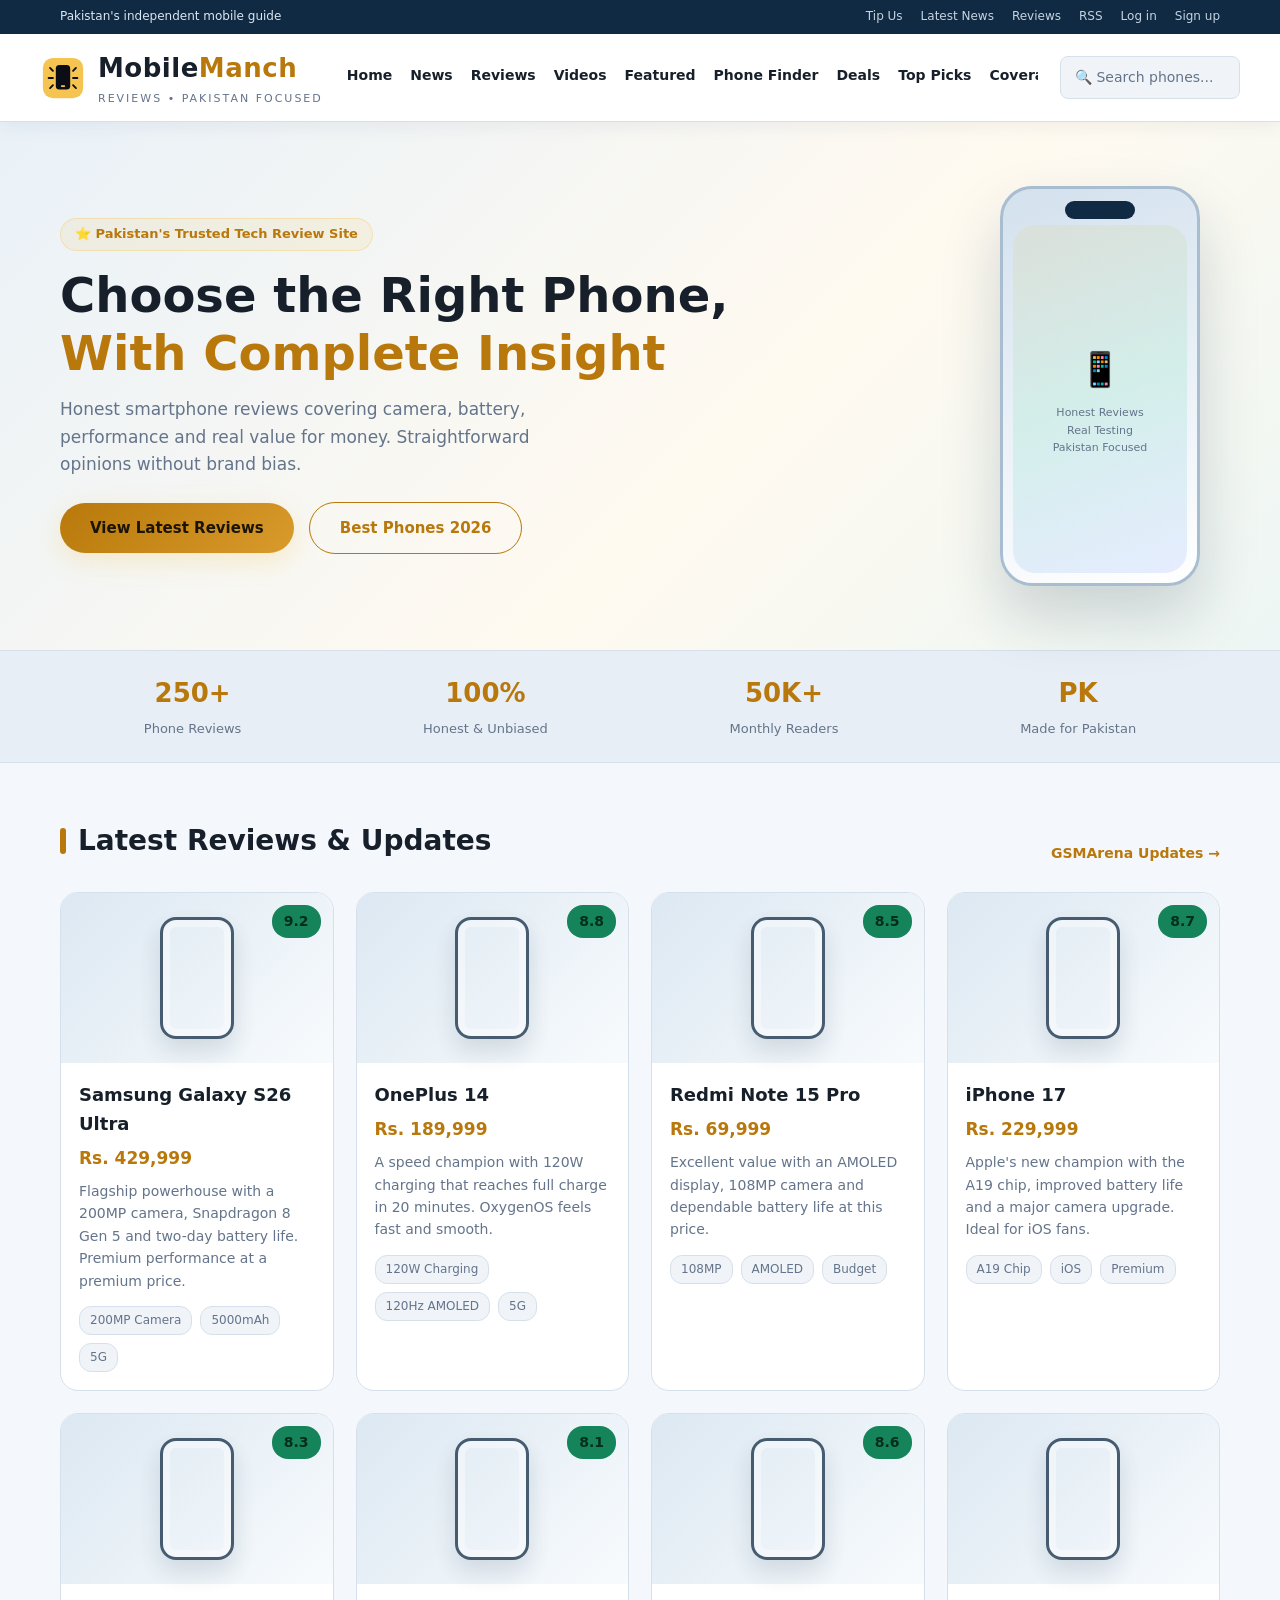
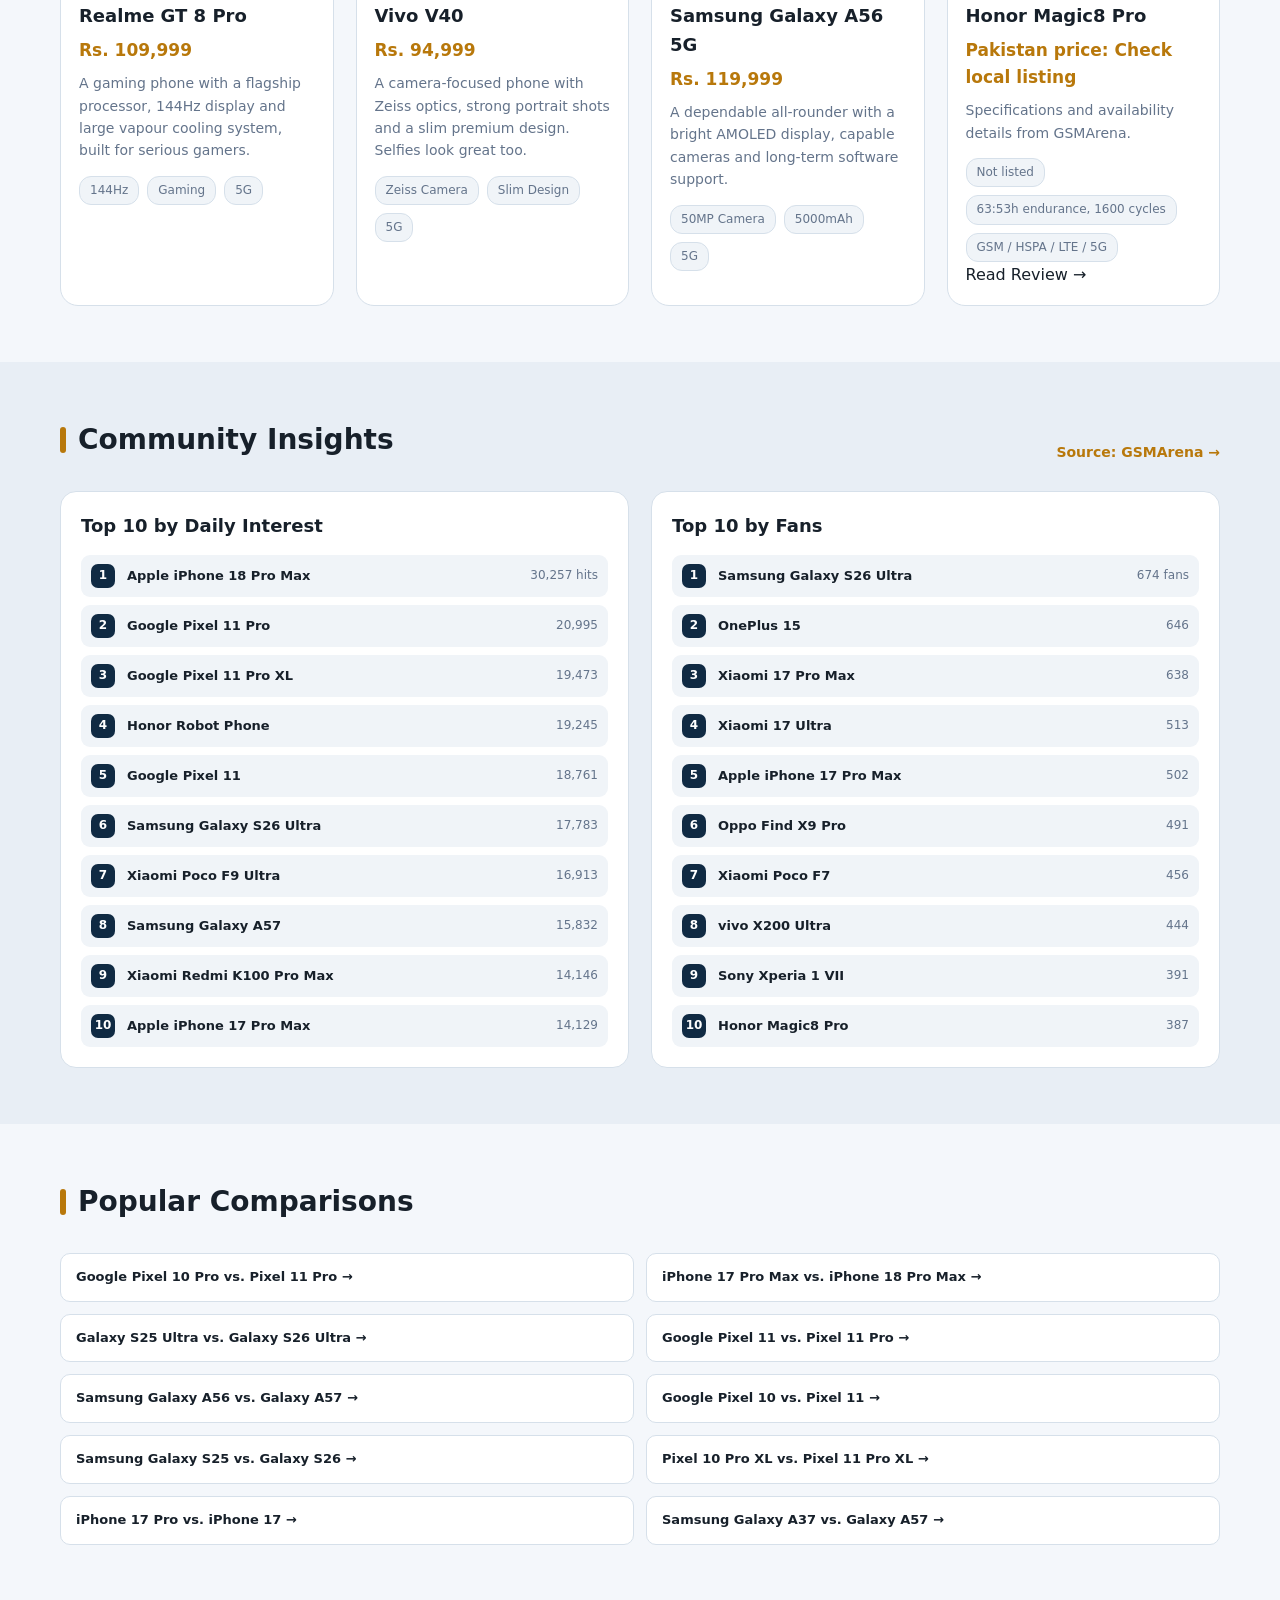
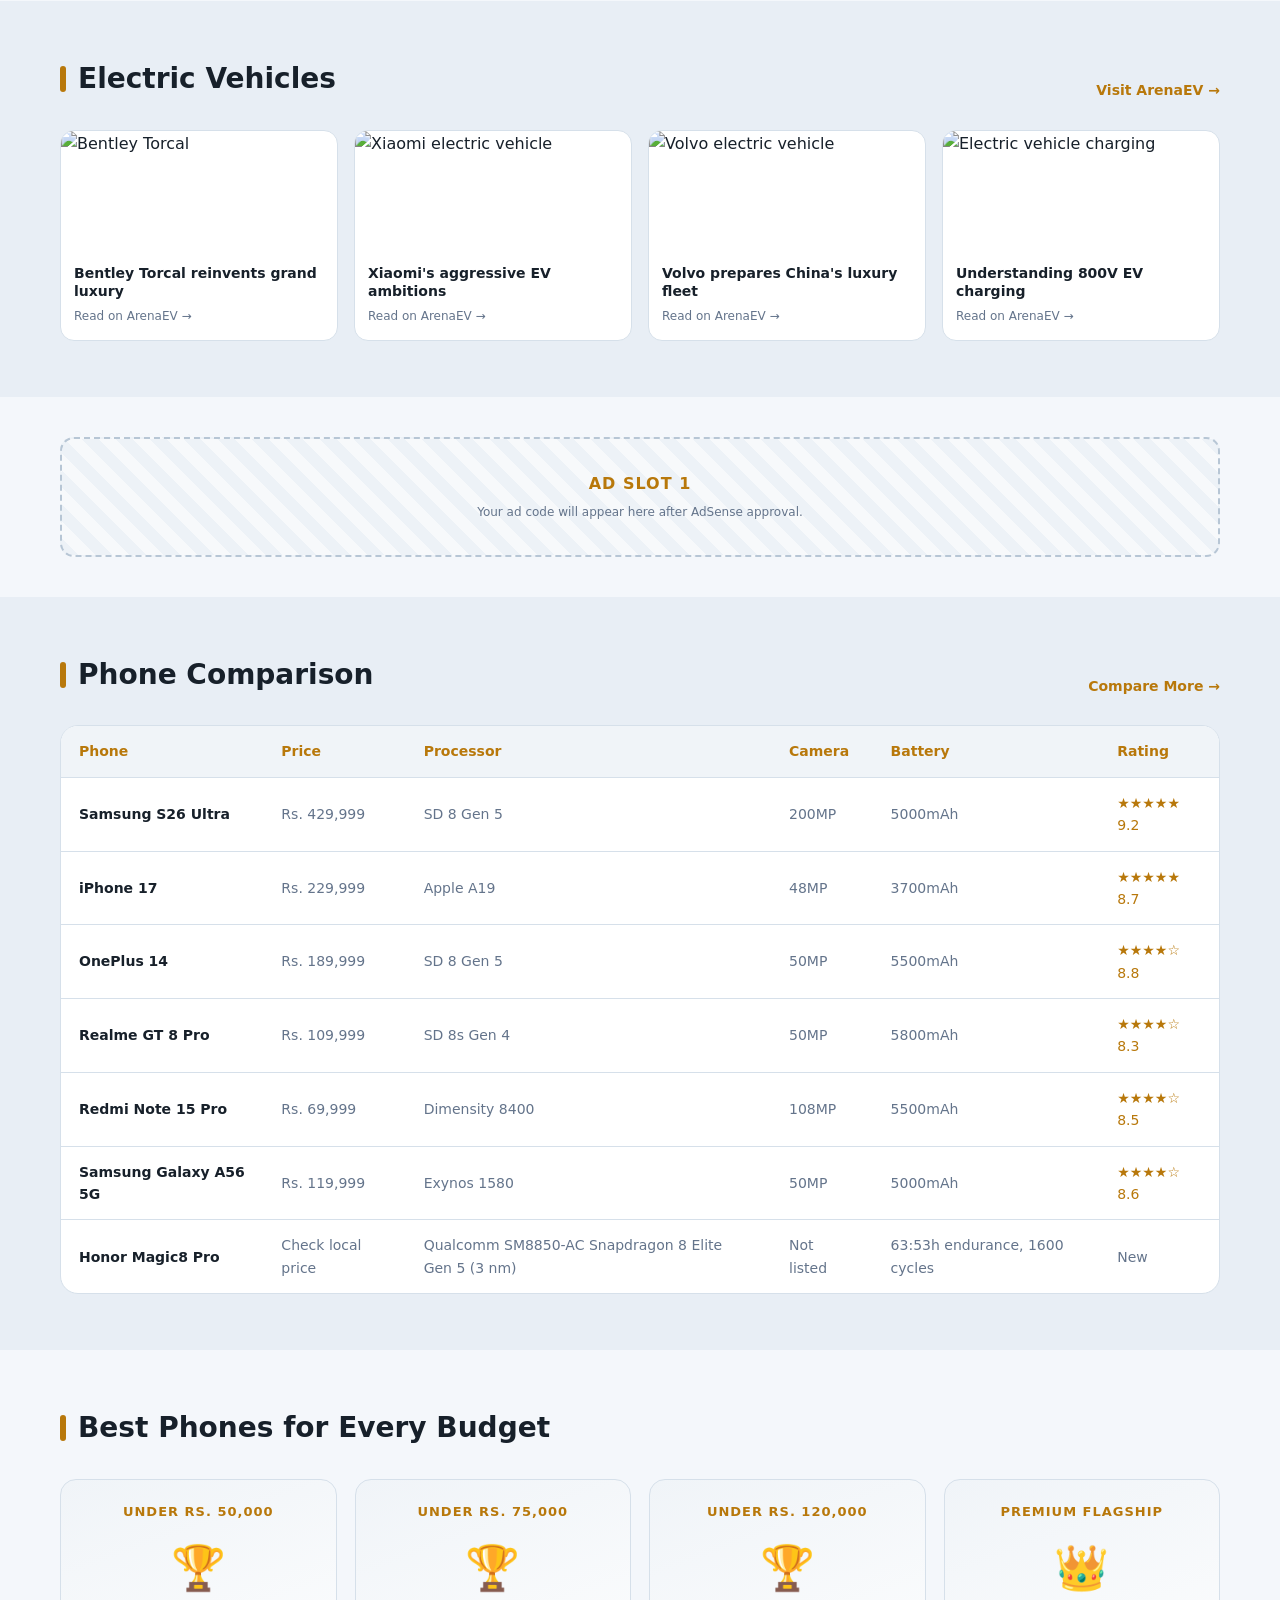
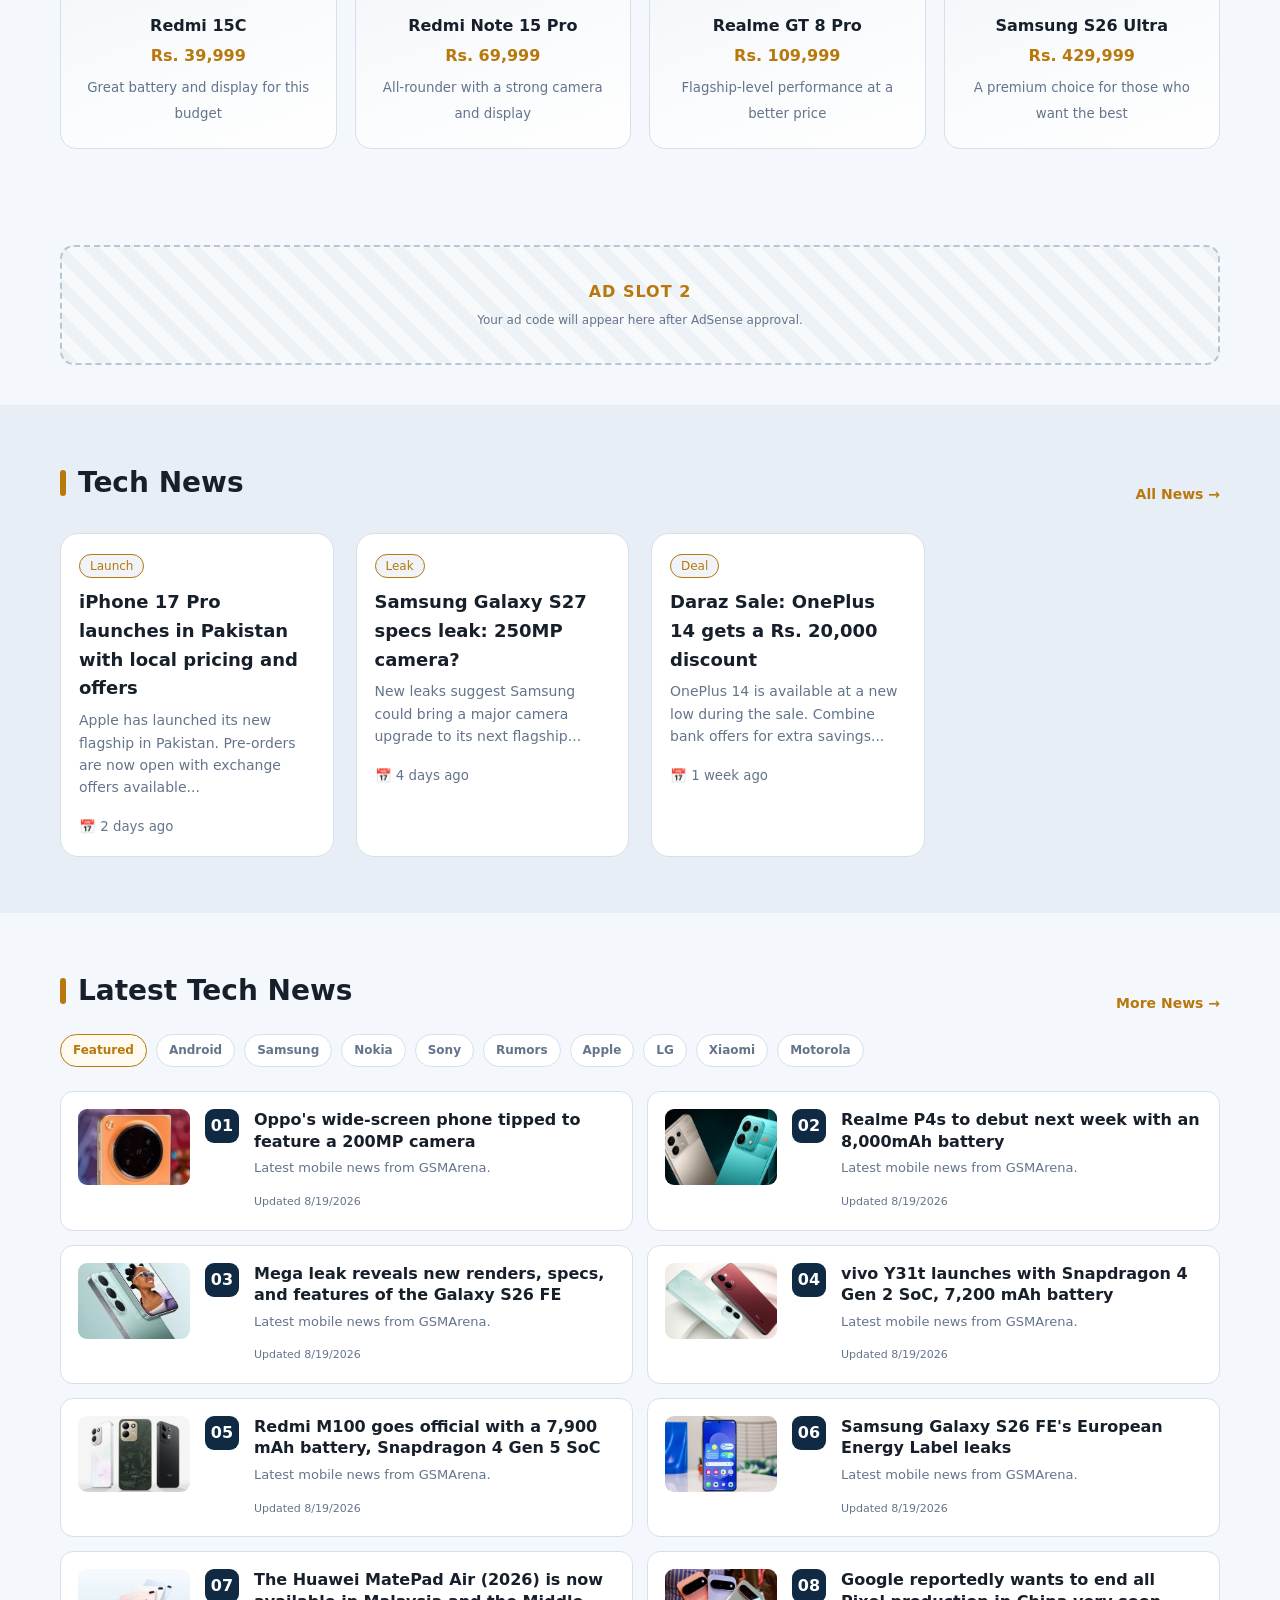
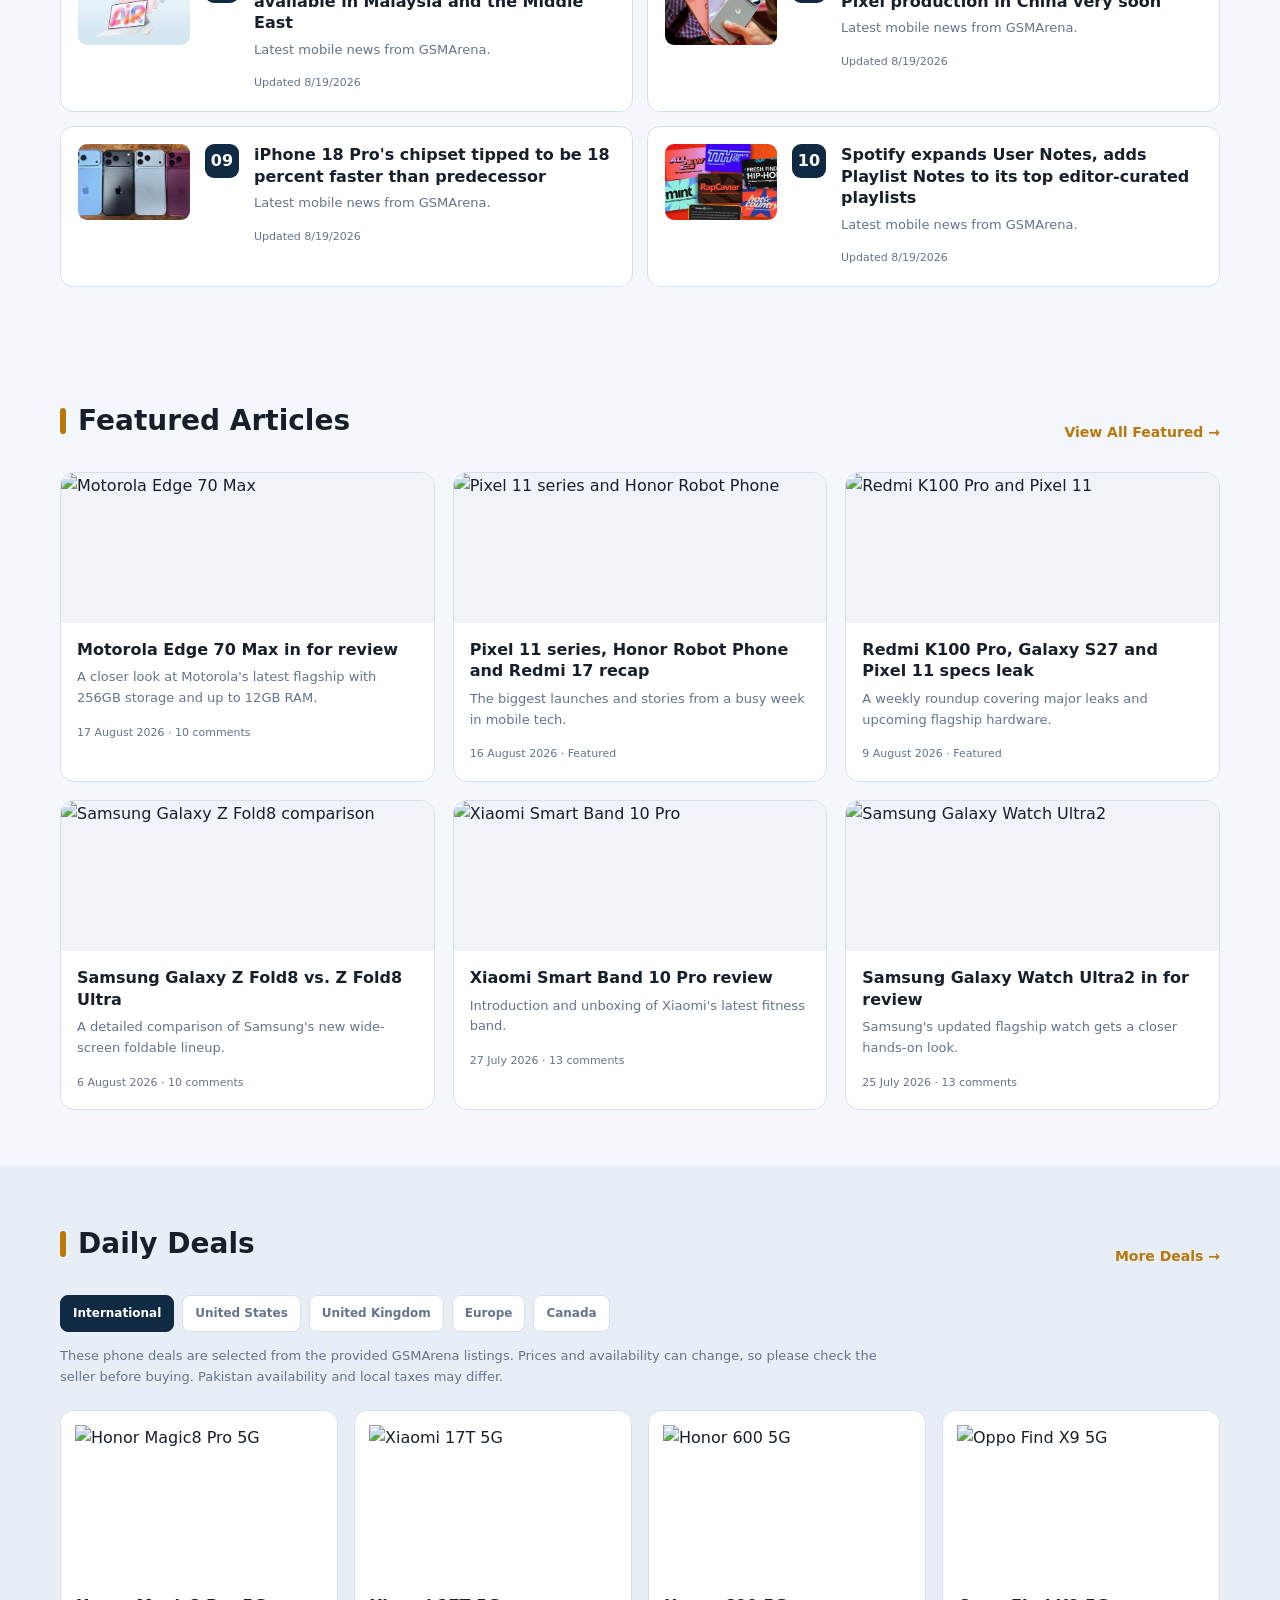
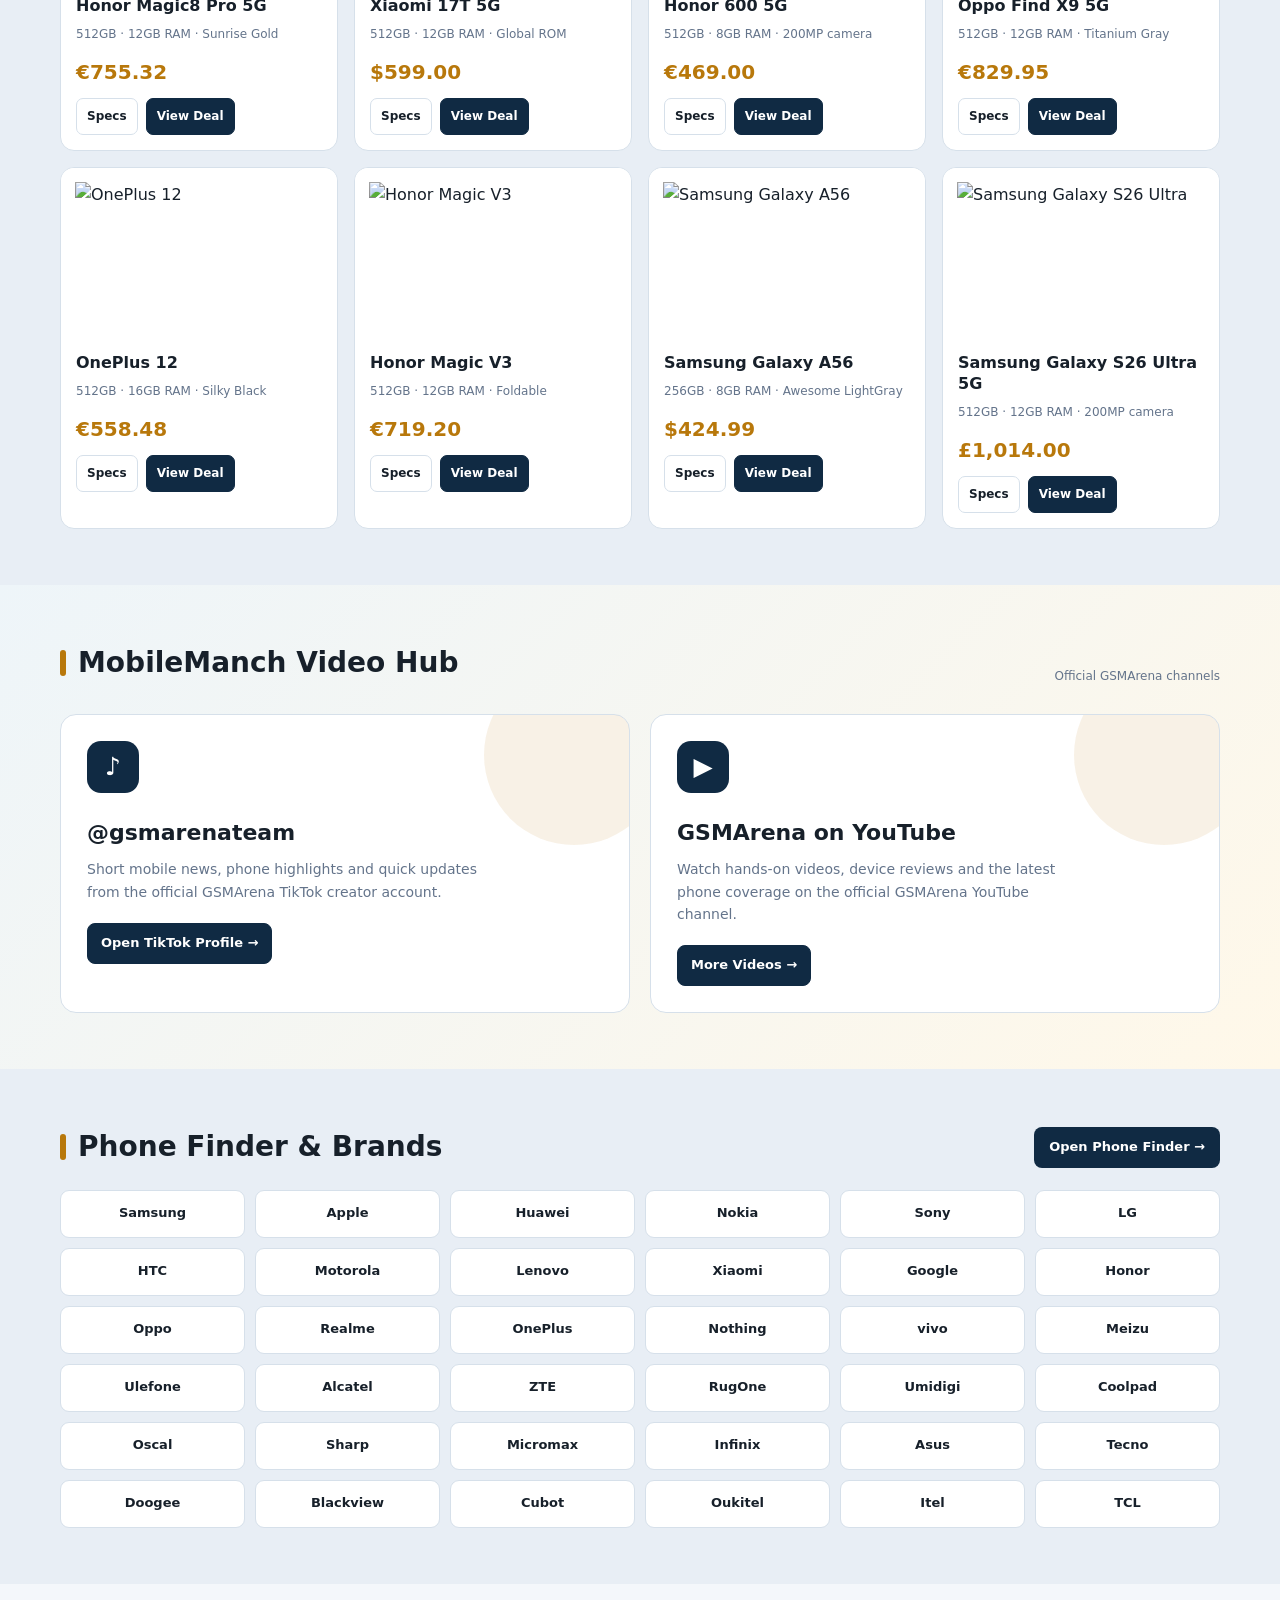
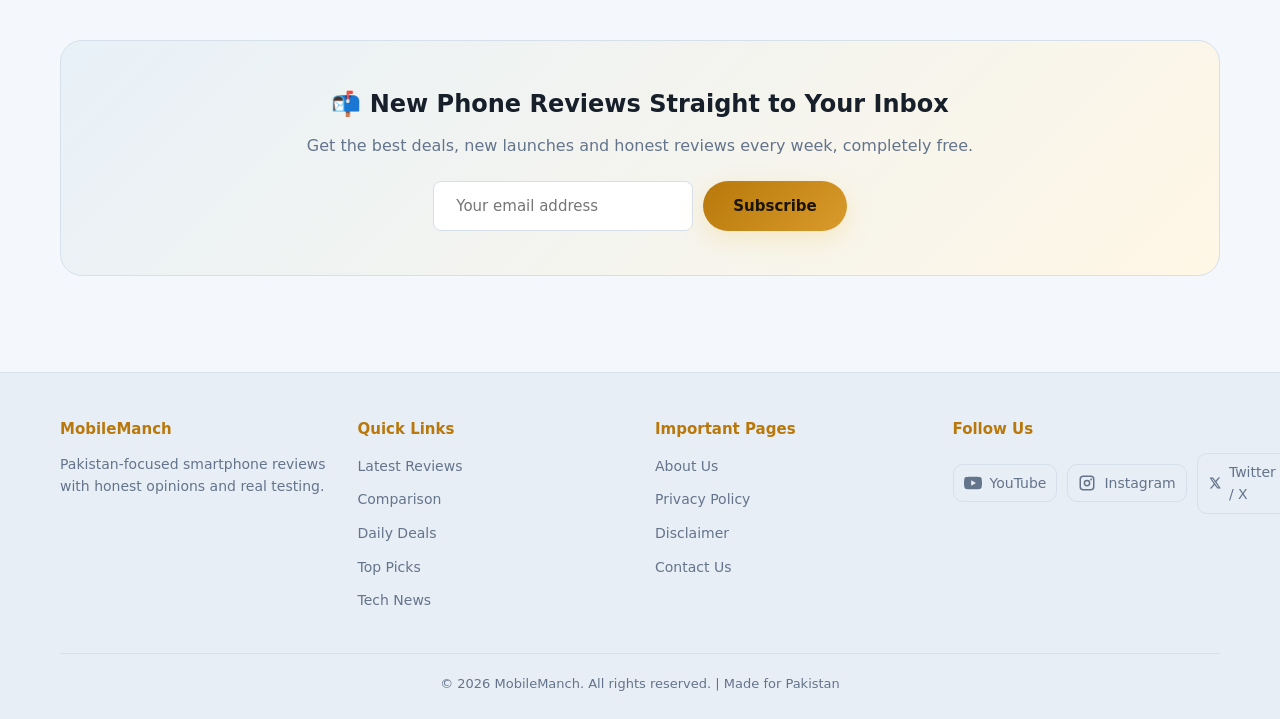
==== index.html @ 56a90aa5 "Initial commit" ====
<!DOCTYPE html>
<html lang="en">
<head>
<meta charset="UTF-8">
<meta name="viewport" content="width=device-width, initial-scale=1.0">
<title>MobileManch — Mobile Reviews, Comparisons aur Best Deals in Pakistan</title>
<meta name="description" content="Latest smartphone reviews, comparisons, camera tests aur best phones for every budget in Pakistan.">
<style>
  :root{
    --bg:#f4f7fb; --bg2:#e8eef5; --card:#ffffff; --card2:#f0f4f8;
    --gold:#b8780b; --gold2:#d99b2b; --text:#17202a; --muted:#64748b;
    --green:#16845a; --red:#c84b4b; --border:#d6e0ea; --navy:#102a43;
  }
  *{margin:0;padding:0;box-sizing:border-box;font-family:'Segoe UI',system-ui,-apple-system,sans-serif}
  body{background:var(--bg);color:var(--text);line-height:1.6}
  a{text-decoration:none;color:inherit}
  .container{max-width:1200px;margin:0 auto;padding:0 20px}

  /* ===== HEADER ===== */
  .topbar{background:var(--navy);color:#dbe7f2;font-size:12px}
  .topbar-inner{display:flex;align-items:center;justify-content:space-between;min-height:34px;gap:16px}
  .utility-links{display:flex;align-items:center;gap:18px;list-style:none}
  .utility-links a{color:#dbe7f2;opacity:.9;transition:.2s}
  .utility-links a:hover{color:#fff;opacity:1}
  header{background:rgba(255,255,255,.94);backdrop-filter:blur(12px);position:sticky;top:0;z-index:100;border-bottom:1px solid var(--border);box-shadow:0 4px 18px rgba(16,42,67,.06)}
  .nav{display:flex;align-items:center;justify-content:space-between;padding:14px 0;gap:22px;flex-wrap:wrap}
  .logo{display:flex;align-items:center;gap:12px}
  .logo-text{font-size:26px;font-weight:800;letter-spacing:.5px}
  .logo-text span{color:var(--gold)}
  .logo-tag{font-size:11px;color:var(--muted);letter-spacing:2px;text-transform:uppercase}
  nav{flex:1;min-width:0}
  nav ul{display:flex;gap:18px;list-style:none;flex-wrap:nowrap;overflow-x:auto;padding:3px 2px 8px;scrollbar-width:none}
  nav ul::-webkit-scrollbar{display:none}
  nav li{flex:none}
  nav a{color:var(--text);font-weight:700;font-size:14px;transition:.2s}
  nav a:hover{color:var(--gold)}
  .search-box{background:var(--card2);border:1px solid var(--border);border-radius:8px;padding:9px 14px;color:var(--muted);font-size:14px;min-width:180px}

  /* ===== HERO ===== */
  .hero{background:linear-gradient(135deg,#e9f1f8 0%,#fffaf0 58%,#edf6f4 100%);padding:64px 0;border-bottom:1px solid var(--border)}
  .hero-inner{display:flex;align-items:center;gap:40px;flex-wrap:wrap}
  .hero-text{flex:1;min-width:280px}
  .badge{display:inline-block;background:rgba(245,196,81,.12);color:var(--gold);border:1px solid rgba(245,196,81,.35);padding:5px 14px;border-radius:20px;font-size:13px;font-weight:700;margin-bottom:16px}
  .hero h1{font-size:clamp(30px,5vw,48px);line-height:1.2;margin-bottom:14px}
  .hero h1 em{color:var(--gold);font-style:normal}
  .hero p{color:var(--muted);font-size:17px;max-width:520px;margin-bottom:24px}
  .btn{display:inline-block;background:linear-gradient(135deg,var(--gold),var(--gold2));color:#1a1405;font-weight:800;padding:13px 30px;border-radius:30px;font-size:15px;box-shadow:0 8px 24px rgba(245,196,81,.25);transition:.2s}
  .btn:hover{transform:translateY(-2px)}
  .btn.ghost{background:transparent;color:var(--gold);border:1px solid var(--gold);box-shadow:none;margin-left:10px}
  .hero-phone{flex:0 0 240px;display:flex;justify-content:center}
  .phone-mock{width:200px;height:400px;background:linear-gradient(160deg,#d3e1ee,#fff);border:3px solid #a9bdd0;border-radius:32px;position:relative;box-shadow:0 30px 60px rgba(16,42,67,.18);overflow:hidden}
  .phone-mock::before{content:"";position:absolute;top:12px;left:50%;transform:translateX(-50%);width:70px;height:18px;background:var(--navy);border-radius:12px}
  .phone-screen{position:absolute;inset:36px 10px 10px;background:linear-gradient(160deg,#f5c45122,#3ddc9722,#4a7dff22);border-radius:22px;display:flex;flex-direction:column;align-items:center;justify-content:center;gap:8px}
  .phone-screen .big{font-size:34px}
  .phone-screen small{color:var(--muted);font-size:11px;text-align:center;padding:0 10px}

  /* ===== STATS BAR ===== */
  .stats{background:var(--bg2);border-bottom:1px solid var(--border)}
  .stats .container{display:flex;justify-content:space-around;flex-wrap:wrap;padding:22px 20px;gap:14px}
  .stat{text-align:center}
  .stat b{display:block;font-size:26px;color:var(--gold)}
  .stat small{color:var(--muted);font-size:13px}

  /* ===== SECTIONS ===== */
  section{padding:56px 0}
  .sec-head{display:flex;align-items:end;justify-content:space-between;margin-bottom:28px;flex-wrap:wrap;gap:10px}
  .sec-head h2{font-size:28px}
  .sec-head h2::before{content:"";display:inline-block;width:6px;height:26px;background:var(--gold);border-radius:3px;margin-right:12px;vertical-align:-4px}
  .sec-head a{color:var(--gold);font-weight:700;font-size:14px}

  /* ===== REVIEW CARDS ===== */
  .grid{display:grid;grid-template-columns:repeat(auto-fill,minmax(270px,1fr));gap:22px}
  .card{background:var(--card);border:1px solid var(--border);border-radius:18px;overflow:hidden;transition:.25s}
  .card:hover{transform:translateY(-6px);border-color:var(--gold);box-shadow:0 16px 40px rgba(16,42,67,.14)}
  .card-img{height:170px;display:flex;align-items:center;justify-content:center;font-size:64px;position:relative;background:linear-gradient(135deg,#dce8f2,#f8fbfd)!important;color:var(--navy)}
  .card-img::after{content:"";width:68px;height:116px;border:3px solid currentColor;border-radius:16px;box-shadow:inset 0 0 0 7px rgba(255,255,255,.55),0 12px 24px rgba(16,42,67,.18);opacity:.75}
  .card-img{font-size:0}
  .card-img .score{font-size:14px;z-index:1}
  .score{position:absolute;top:12px;right:12px;background:var(--green);color:#052e1c;font-weight:800;padding:5px 12px;border-radius:16px;font-size:14px}
  .card-body{padding:18px}
  .card-body h3{font-size:18px;margin-bottom:6px}
  .card-body .price{color:var(--gold);font-weight:800;font-size:17px;margin-bottom:8px}
  .card-body p{color:var(--muted);font-size:14px;margin-bottom:14px}
  .tags{display:flex;gap:8px;flex-wrap:wrap}
  .tag{background:var(--card2);border:1px solid var(--border);color:var(--muted);font-size:12px;padding:4px 10px;border-radius:12px}

  /* ===== AD SLOTS ===== */
  .ad-slot{background:repeating-linear-gradient(45deg,#edf2f7,#edf2f7 12px,#f7f9fb 12px,#f7f9fb 24px);border:2px dashed #b7c6d5;border-radius:14px;min-height:120px;display:flex;flex-direction:column;align-items:center;justify-content:center;gap:6px;color:var(--muted);margin:40px 0;text-align:center;padding:20px}
  .ad-slot b{color:var(--gold);letter-spacing:1px}
  .ad-slot small{font-size:12px}

  /* ===== COMPARISON TABLE ===== */
  .table-wrap{background:var(--card);border:1px solid var(--border);border-radius:18px;overflow-x:auto}
  table{width:100%;border-collapse:collapse;min-width:640px}
  th{background:var(--card2);color:var(--gold);text-align:left;padding:14px 18px;font-size:14px;white-space:nowrap}
  td{padding:14px 18px;border-top:1px solid var(--border);font-size:14px;color:var(--muted)}
  td:first-child{color:var(--text);font-weight:700}
  .star{color:var(--gold)}

  /* ===== TOP PICKS ===== */
  .picks{display:grid;grid-template-columns:repeat(auto-fit,minmax(220px,1fr));gap:18px}
  .pick{background:linear-gradient(160deg,var(--card2),var(--card));border:1px solid var(--border);border-radius:16px;padding:22px;text-align:center}
  .pick .rank{font-size:13px;color:var(--gold);font-weight:800;letter-spacing:1px;text-transform:uppercase}
  .pick .emoji{font-size:44px;margin:10px 0}
  .pick h4{margin-bottom:4px}
  .pick .p{color:var(--gold);font-weight:800;margin-bottom:6px}
  .pick small{color:var(--muted)}

  /* ===== GSMARENA INSIGHTS ===== */
  .insights{background:var(--bg2)}
  .rank-panels{display:grid;grid-template-columns:repeat(2,minmax(0,1fr));gap:22px}
  .rank-panel{background:var(--card);border:1px solid var(--border);border-radius:16px;padding:20px}
  .rank-panel h3{font-size:18px;margin-bottom:14px}
  .rank-list{list-style:none;display:grid;gap:8px}
  .rank-item{display:flex;align-items:center;gap:12px;padding:9px 10px;border-radius:9px;background:var(--card2)}
  .rank-item:hover{background:#e4ecf4}
  .rank-number{width:24px;height:24px;border-radius:7px;background:var(--navy);color:#fff;display:grid;place-items:center;font-size:12px;font-weight:800;flex:none}
  .rank-item a{font-size:13px;font-weight:700;color:var(--text);flex:1}
  .rank-item a:hover{color:var(--gold)}
  .rank-meta{font-size:12px;color:var(--muted);white-space:nowrap}
  .comparison-links{display:grid;grid-template-columns:repeat(2,minmax(0,1fr));gap:12px}
  .comparison-link{display:block;background:var(--card);border:1px solid var(--border);border-radius:10px;padding:13px 15px;color:var(--text);font-size:13px;font-weight:700}
  .comparison-link:hover{border-color:var(--gold);color:var(--gold);background:#fff}
  .brand-finder{background:var(--bg2)}
  .finder-toolbar{display:flex;align-items:center;justify-content:space-between;gap:16px;margin-bottom:20px;flex-wrap:wrap}
  .finder-link{display:inline-flex;align-items:center;gap:8px;background:var(--navy);color:#fff;padding:10px 15px;border-radius:8px;font-size:13px;font-weight:800}
  .finder-link:hover{background:#1e4a70;transform:translateY(-2px)}
  .brand-grid{display:grid;grid-template-columns:repeat(6,minmax(0,1fr));gap:10px}
  .brand-link{display:flex;align-items:center;justify-content:center;min-height:48px;background:var(--card);border:1px solid var(--border);border-radius:9px;color:var(--text);font-size:13px;font-weight:750;transition:.2s}
  .brand-link:hover{border-color:var(--gold);color:var(--gold);background:#fffaf0;transform:translateY(-2px)}
  .ev-grid{display:grid;grid-template-columns:repeat(4,minmax(0,1fr));gap:16px}
  .ev-card{background:var(--card);border:1px solid var(--border);border-radius:14px;overflow:hidden}
  .ev-card img{display:block;width:100%;height:120px;object-fit:cover}
  .ev-card-body{padding:13px}
  .ev-card h3{font-size:14px;line-height:1.35;margin-bottom:6px}
  .ev-card p{font-size:12px;color:var(--muted)}
  .ev-card a{color:inherit}
  .video-hub{background:linear-gradient(135deg,#eef5f9,#fff8e9)}
  .video-grid{display:grid;grid-template-columns:repeat(2,minmax(0,1fr));gap:20px}
  .video-card{position:relative;overflow:hidden;min-height:220px;padding:26px;background:var(--card);border:1px solid var(--border);border-radius:16px}
  .video-card::before{content:"";position:absolute;right:-35px;top:-50px;width:180px;height:180px;border-radius:50%;background:rgba(184,120,11,.1)}
  .video-mark{width:52px;height:52px;display:grid;place-items:center;border-radius:14px;background:var(--navy);color:#fff;font-size:25px;margin-bottom:22px;position:relative}
  .video-card h3{font-size:22px;margin-bottom:8px;position:relative}
  .video-card p{color:var(--muted);font-size:14px;max-width:410px;margin-bottom:20px;position:relative}
  .video-actions{display:flex;gap:10px;flex-wrap:wrap;position:relative}
  .video-action{display:inline-flex;padding:9px 13px;border:1px solid var(--border);border-radius:8px;color:var(--text);font-size:13px;font-weight:800;background:#fff}
  .video-action.primary{background:var(--navy);border-color:var(--navy);color:#fff}
  .video-action:hover{border-color:var(--gold);color:var(--gold)}
  .news-feed{background:var(--bg)}
  .topic-tags{display:flex;gap:9px;flex-wrap:wrap;margin:-8px 0 24px}
  .topic-tag{background:var(--card);border:1px solid var(--border);border-radius:18px;padding:6px 12px;color:var(--muted);font-size:12px;font-weight:700}
  .topic-tag:hover,.topic-tag.active{border-color:var(--gold);color:var(--gold);background:#fffaf0}
  .featured-grid{display:grid;grid-template-columns:repeat(3,minmax(0,1fr));gap:18px}
  .featured-card{background:var(--card);border:1px solid var(--border);border-radius:14px;overflow:hidden;transition:.2s}
  .featured-card:hover{transform:translateY(-4px);border-color:var(--gold);box-shadow:0 10px 24px rgba(16,42,67,.08)}
  .featured-card img{display:block;width:100%;height:150px;object-fit:cover;background:var(--card2)}
  .featured-body{padding:16px}
  .featured-body h3{font-size:16px;line-height:1.35;margin-bottom:7px}
  .featured-body h3 a:hover{color:var(--gold)}
  .featured-body p{color:var(--muted);font-size:13px;margin-bottom:9px}
  .featured-meta{color:var(--muted);font-size:11px}
  .deals-section{background:var(--bg2)}
  .market-tabs{display:flex;gap:8px;flex-wrap:wrap;margin-bottom:14px}
  .market-tab{padding:8px 12px;border:1px solid var(--border);border-radius:8px;background:var(--card);color:var(--muted);font-size:12px;font-weight:800}
  .market-tab.active,.market-tab:hover{background:var(--navy);border-color:var(--navy);color:#fff}
  .deal-note{color:var(--muted);font-size:13px;margin-bottom:22px;max-width:850px}
  .deals-grid{display:grid;grid-template-columns:repeat(4,minmax(0,1fr));gap:16px}
  .deal-card{background:var(--card);border:1px solid var(--border);border-radius:14px;overflow:hidden;transition:.2s}
  .deal-card:hover{transform:translateY(-4px);border-color:var(--gold);box-shadow:0 10px 24px rgba(16,42,67,.08)}
  .deal-card img{display:block;width:100%;height:170px;object-fit:contain;padding:14px;background:#fff}
  .deal-body{padding:15px}
  .deal-body h3{font-size:16px;line-height:1.3;margin-bottom:8px}
  .deal-body p{color:var(--muted);font-size:12px;margin-bottom:12px}
  .deal-price{color:var(--gold);font-size:20px;font-weight:850;margin-bottom:10px}
  .deal-actions{display:flex;gap:8px;flex-wrap:wrap}
  .deal-action{padding:8px 10px;border:1px solid var(--border);border-radius:7px;color:var(--text);font-size:12px;font-weight:800}
  .deal-action.primary{background:var(--navy);border-color:var(--navy);color:#fff}
  .deal-action:hover{border-color:var(--gold);color:var(--gold)}
  .news-list{display:grid;grid-template-columns:repeat(2,minmax(0,1fr));gap:14px}
  .news-item{display:flex;gap:15px;background:var(--card);border:1px solid var(--border);border-radius:13px;padding:17px;transition:.2s}
  .news-item:hover{border-color:var(--gold);transform:translateY(-3px);box-shadow:0 10px 24px rgba(16,42,67,.08)}
  .news-thumb{width:112px;height:76px;object-fit:cover;border-radius:9px;background:var(--card2);flex:none}
  .news-index{width:34px;height:34px;border-radius:9px;background:var(--navy);color:#fff;display:grid;place-items:center;font-weight:800;flex:none}
  .news-item h3{font-size:16px;line-height:1.35;margin-bottom:6px}
  .news-item h3 a:hover{color:var(--gold)}
  .news-item p{color:var(--muted);font-size:13px;line-height:1.5;margin-bottom:9px}
  .news-meta{color:var(--muted);font-size:11px}

  /* ===== NEWSLETTER ===== */
  .newsletter{background:linear-gradient(135deg,#e8f1f8,#fff7e6);border-radius:22px;padding:44px;text-align:center;border:1px solid var(--border)}
  .newsletter h2{margin-bottom:10px}
  .newsletter p{color:var(--muted);margin-bottom:22px}
  .nl-form{display:flex;gap:10px;justify-content:center;flex-wrap:wrap}
  .nl-form input{background:#fff;border:1px solid var(--border);border-radius:8px;padding:13px 22px;color:var(--text);min-width:260px;font-size:15px;outline:none}
  .nl-form input:focus{border-color:var(--gold)}

  /* ===== FOOTER ===== */
  footer{background:var(--bg2);border-top:1px solid var(--border);padding:44px 0 24px;margin-top:40px}
  .foot-grid{display:grid;grid-template-columns:repeat(auto-fit,minmax(200px,1fr));gap:30px;margin-bottom:32px}
  .foot-grid h4{color:var(--gold);margin-bottom:12px;font-size:15px}
  .foot-grid ul{list-style:none}
  .foot-grid li{margin-bottom:8px}
  .foot-grid a{color:var(--muted);font-size:14px}
  .foot-grid a:hover{color:var(--gold)}
  .social-list{display:flex;gap:10px;align-items:center}
  .social-list li{margin:0}
  .social-link{display:inline-flex;align-items:center;gap:8px;padding:7px 10px;border:1px solid var(--border);border-radius:10px;transition:.2s}
  .social-link:hover{border-color:var(--gold);background:rgba(245,196,81,.08);transform:translateY(-2px)}
  .social-icon{width:18px;height:18px;display:block;fill:currentColor}
  .copyright{text-align:center;color:var(--muted);font-size:13px;border-top:1px solid var(--border);padding-top:20px}

  @media(max-width:640px){
    .topbar-inner{align-items:flex-start;padding:8px 20px;flex-direction:column;gap:4px}
    .utility-links{gap:10px;flex-wrap:wrap}
    nav ul{gap:14px}
    .search-box{display:none}
    .rank-panels,.comparison-links{grid-template-columns:1fr}
    .brand-grid{grid-template-columns:repeat(2,minmax(0,1fr))}
    .ev-grid{grid-template-columns:repeat(2,minmax(0,1fr))}
    .video-grid{grid-template-columns:1fr}
    .news-list{grid-template-columns:1fr}
    .news-thumb{width:92px;height:68px}
    .featured-grid{grid-template-columns:1fr}
    .deals-grid{grid-template-columns:repeat(2,minmax(0,1fr))}
  }
</style>
</head>
<body id="top">

<!-- ================= HEADER ================= -->
<header>
  <div class="topbar">
    <div class="container topbar-inner">
      <span>Pakistan's independent mobile guide</span>
      <ul class="utility-links">
        <li><a href="#contact">Tip Us</a></li>
        <li><a href="#news">Latest News</a></li>
        <li><a href="#reviews">Reviews</a></li>
        <li><a href="#contact">RSS</a></li>
        <li><a href="#contact">Log in</a></li>
        <li><a href="#contact">Sign up</a></li>
      </ul>
    </div>
  </div>
  <div class="container nav">
    <div class="logo">
      <!-- ===== PREMIUM LOGO (SVG) ===== -->
      <svg width="46" height="46" viewBox="0 0 64 64" fill="none">
        <defs>
          <linearGradient id="lg" x1="0" y1="0" x2="64" y2="64">
            <stop offset="0" stop-color="#f5c451"/><stop offset="1" stop-color="#e0a92e"/>
          </linearGradient>
        </defs>
        <rect x="4" y="4" width="56" height="56" rx="14" fill="url(#lg)"/>
        <rect x="22" y="14" width="20" height="34" rx="5" fill="#0b0e17"/>
        <rect x="29" y="42" width="6" height="2.5" rx="1.2" fill="#f5c451"/>
        <path d="M18 22 L14 18 M18 32 L12 32 M18 42 L14 46 M46 22 L50 18 M46 32 L52 32 M46 42 L50 46" stroke="#0b0e17" stroke-width="2.6" stroke-linecap="round"/>
      </svg>
      <div>
        <div class="logo-text">Mobile<span>Manch</span></div>
        <div class="logo-tag">Reviews • Pakistan Focused</div>
      </div>
    </div>
    <nav>
      <ul>
        <li><a href="#top">Home</a></li>
        <li><a href="#news">News</a></li>
        <li><a href="#reviews">Reviews</a></li>
        <li><a href="#videos">Videos</a></li>
        <li><a href="#news">Featured</a></li>
        <li><a href="#finder">Phone Finder</a></li>
        <li><a href="#deals">Deals</a></li>
        <li><a href="#toppicks">Top Picks</a></li>
        <li><a href="#compare">Coverage</a></li>
        <li><a href="#contact">Contact</a></li>
      </ul>
    </nav>
    <div class="search-box">🔍 Search phones...</div>
  </div>
</header>

<!-- ================= HERO ================= -->
<div class="hero">
  <div class="container hero-inner">
    <div class="hero-text">
      <span class="badge">⭐ Pakistan's Trusted Tech Review Site</span>
      <h1>Choose the Right Phone,<br><em>With Complete Insight</em></h1>
      <p>Honest smartphone reviews covering camera, battery, performance and real value for money. Straightforward opinions without brand bias.</p>
      <a href="#reviews" class="btn">View Latest Reviews</a>
      <a href="#toppicks" class="btn ghost">Best Phones 2026</a>
    </div>
    <div class="hero-phone">
      <div class="phone-mock">
        <div class="phone-screen">
          <div class="big">📱</div>
          <small>Honest Reviews<br>Real Testing<br>Pakistan Focused</small>
        </div>
      </div>
    </div>
  </div>
</div>

<!-- ================= STATS ================= -->
<div class="stats">
  <div class="container">
    <div class="stat"><b>250+</b><small>Phone Reviews</small></div>
    <div class="stat"><b>100%</b><small>Honest & Unbiased</small></div>
    <div class="stat"><b>50K+</b><small>Monthly Readers</small></div>
    <div class="stat"><b>PK</b><small>Made for Pakistan</small></div>
  </div>
</div>

<!-- ================= LATEST REVIEWS ================= -->
<section id="reviews">
  <div class="container">
    <div class="sec-head">
      <h2>Latest Reviews & Updates</h2>
      <a href="#news">GSMArena Updates →</a>
    </div>
    <div class="grid">
      <div class="card">
        <div class="card-img" style="background:linear-gradient(135deg,#2b3a67,#1a2138)">📱<span class="score">9.2</span></div>
        <div class="card-body">
          <h3>Samsung Galaxy S26 Ultra</h3>
          <div class="price">Rs. 429,999</div>
          <p>Flagship powerhouse with a 200MP camera, Snapdragon 8 Gen 5 and two-day battery life. Premium performance at a premium price.</p>
          <div class="tags"><span class="tag">200MP Camera</span><span class="tag">5000mAh</span><span class="tag">5G</span></div>
        </div>
      </div>
      <div class="card">
        <div class="card-img" style="background:linear-gradient(135deg,#3d2b1f,#1a2138)">📱<span class="score">8.8</span></div>
        <div class="card-body">
          <h3>OnePlus 14</h3>
          <div class="price">Rs. 189,999</div>
          <p>A speed champion with 120W charging that reaches full charge in 20 minutes. OxygenOS feels fast and smooth.</p>
          <div class="tags"><span class="tag">120W Charging</span><span class="tag">120Hz AMOLED</span><span class="tag">5G</span></div>
        </div>
      </div>
      <div class="card">
        <div class="card-img" style="background:linear-gradient(135deg,#1f3d33,#1a2138)">📱<span class="score">8.5</span></div>
        <div class="card-body">
          <h3>Redmi Note 15 Pro</h3>
          <div class="price">Rs. 69,999</div>
          <p>Excellent value with an AMOLED display, 108MP camera and dependable battery life at this price.</p>
          <div class="tags"><span class="tag">108MP</span><span class="tag">AMOLED</span><span class="tag">Budget</span></div>
        </div>
      </div>
      <div class="card">
        <div class="card-img" style="background:linear-gradient(135deg,#33244d,#1a2138)">📱<span class="score">8.7</span></div>
        <div class="card-body">
          <h3>iPhone 17</h3>
          <div class="price">Rs. 229,999</div>
          <p>Apple's new champion with the A19 chip, improved battery life and a major camera upgrade. Ideal for iOS fans.</p>
          <div class="tags"><span class="tag">A19 Chip</span><span class="tag">iOS</span><span class="tag">Premium</span></div>
        </div>
      </div>
      <div class="card">
        <div class="card-img" style="background:linear-gradient(135deg,#1a3a4d,#1a2138)">📱<span class="score">8.3</span></div>
        <div class="card-body">
          <h3>Realme GT 8 Pro</h3>
          <div class="price">Rs. 109,999</div>
          <p>A gaming phone with a flagship processor, 144Hz display and large vapour cooling system, built for serious gamers.</p>
          <div class="tags"><span class="tag">144Hz</span><span class="tag">Gaming</span><span class="tag">5G</span></div>
        </div>
      </div>
      <div class="card">
        <div class="card-img" style="background:linear-gradient(135deg,#4d2430,#1a2138)">📱<span class="score">8.1</span></div>
        <div class="card-body">
          <h3>Vivo V40</h3>
          <div class="price">Rs. 94,999</div>
          <p>A camera-focused phone with Zeiss optics, strong portrait shots and a slim premium design. Selfies look great too.</p>
          <div class="tags"><span class="tag">Zeiss Camera</span><span class="tag">Slim Design</span><span class="tag">5G</span></div>
        </div>
      </div>
      <div class="card">
        <div class="card-img" style="background:linear-gradient(135deg,#263d52,#1a2138)">📱<span class="score">8.6</span></div>
        <div class="card-body">
          <h3>Samsung Galaxy A56 5G</h3>
          <div class="price">Rs. 119,999</div>
          <p>A dependable all-rounder with a bright AMOLED display, capable cameras and long-term software support.</p>
          <div class="tags"><span class="tag">50MP Camera</span><span class="tag">5000mAh</span><span class="tag">5G</span></div>
        </div>
      </div>
      <!-- GSMARENA REVIEWS START -->
            <div class="card gsmarena-card" data-source="https://www.gsmarena.com/honor_magic8_pro_5g-14231.php">
                <div class="card-img" style="background:linear-gradient(135deg,#263d52,#1a2138)">📱</div>
                <div class="card-body">
                    <h3><a href="device.html?slug=honor_magic8_pro_5g-14231.php">Honor Magic8 Pro</a></h3>
                    <div class="price">Pakistan price: Check local listing</div>
                    <p>Specifications and availability details from GSMArena.</p>
                    <div class="tags"><span class="tag">Not listed</span><span class="tag">63:53h endurance, 1600 cycles</span><span class="tag">GSM / HSPA / LTE / 5G</span></div>
                    <a class="review-link" href="https://www.gsmarena.com/reviews.php3" target="_blank" rel="noopener">Read Review →</a>
                </div>
            </div>
<!-- GSMARENA REVIEWS END -->
    </div>
  </div>
</section>

<!-- ================= GSMARENA INSIGHTS ================= -->
<section class="insights">
  <div class="container">
    <div class="sec-head">
      <h2>Community Insights</h2>
      <a href="https://www.gsmarena.com/" target="_blank" rel="noopener">Source: GSMArena →</a>
    </div>
    <div class="rank-panels">
      <div class="rank-panel">
        <h3>Top 10 by Daily Interest</h3>
        <ol class="rank-list">
          <li class="rank-item"><span class="rank-number">1</span><a href="https://www.gsmarena.com/apple_iphone_18_pro_max-14716.php" target="_blank" rel="noopener">Apple iPhone 18 Pro Max</a><span class="rank-meta">30,257 hits</span></li>
          <li class="rank-item"><span class="rank-number">2</span><a href="https://www.gsmarena.com/google_pixel_11_pro-14801.php" target="_blank" rel="noopener">Google Pixel 11 Pro</a><span class="rank-meta">20,995</span></li>
          <li class="rank-item"><span class="rank-number">3</span><a href="https://www.gsmarena.com/google_pixel_11_pro_xl-14800.php" target="_blank" rel="noopener">Google Pixel 11 Pro XL</a><span class="rank-meta">19,473</span></li>
          <li class="rank-item"><span class="rank-number">4</span><a href="https://www.gsmarena.com/honor_robot_phone-14827.php" target="_blank" rel="noopener">Honor Robot Phone</a><span class="rank-meta">19,245</span></li>
          <li class="rank-item"><span class="rank-number">5</span><a href="https://www.gsmarena.com/google_pixel_11-14799.php" target="_blank" rel="noopener">Google Pixel 11</a><span class="rank-meta">18,761</span></li>
          <li class="rank-item"><span class="rank-number">6</span><a href="https://www.gsmarena.com/samsung_galaxy_s26_ultra-14320.php" target="_blank" rel="noopener">Samsung Galaxy S26 Ultra</a><span class="rank-meta">17,783</span></li>
          <li class="rank-item"><span class="rank-number">7</span><a href="https://www.gsmarena.com/xiaomi_poco_f9_ultra-14876.php" target="_blank" rel="noopener">Xiaomi Poco F9 Ultra</a><span class="rank-meta">16,913</span></li>
          <li class="rank-item"><span class="rank-number">8</span><a href="https://www.gsmarena.com/samsung_galaxy_a57-14379.php" target="_blank" rel="noopener">Samsung Galaxy A57</a><span class="rank-meta">15,832</span></li>
          <li class="rank-item"><span class="rank-number">9</span><a href="https://www.gsmarena.com/xiaomi_redmi_k100_pro_max-14865.php" target="_blank" rel="noopener">Xiaomi Redmi K100 Pro Max</a><span class="rank-meta">14,146</span></li>
          <li class="rank-item"><span class="rank-number">10</span><a href="https://www.gsmarena.com/apple_iphone_17_pro_max-13964.php" target="_blank" rel="noopener">Apple iPhone 17 Pro Max</a><span class="rank-meta">14,129</span></li>
        </ol>
      </div>
      <div class="rank-panel">
        <h3>Top 10 by Fans</h3>
        <ol class="rank-list">
          <li class="rank-item"><span class="rank-number">1</span><a href="https://www.gsmarena.com/samsung_galaxy_s26_ultra-14320.php" target="_blank" rel="noopener">Samsung Galaxy S26 Ultra</a><span class="rank-meta">674 fans</span></li>
          <li class="rank-item"><span class="rank-number">2</span><a href="https://www.gsmarena.com/oneplus_15-14206.php" target="_blank" rel="noopener">OnePlus 15</a><span class="rank-meta">646</span></li>
          <li class="rank-item"><span class="rank-number">3</span><a href="https://www.gsmarena.com/xiaomi_17_pro_max-14181.php" target="_blank" rel="noopener">Xiaomi 17 Pro Max</a><span class="rank-meta">638</span></li>
          <li class="rank-item"><span class="rank-number">4</span><a href="https://www.gsmarena.com/xiaomi_17_ultra-14380.php" target="_blank" rel="noopener">Xiaomi 17 Ultra</a><span class="rank-meta">513</span></li>
          <li class="rank-item"><span class="rank-number">5</span><a href="https://www.gsmarena.com/apple_iphone_17_pro_max-13964.php" target="_blank" rel="noopener">Apple iPhone 17 Pro Max</a><span class="rank-meta">502</span></li>
          <li class="rank-item"><span class="rank-number">6</span><a href="https://www.gsmarena.com/oppo_find_x9_pro-14094.php" target="_blank" rel="noopener">Oppo Find X9 Pro</a><span class="rank-meta">491</span></li>
          <li class="rank-item"><span class="rank-number">7</span><a href="https://www.gsmarena.com/xiaomi_poco_f7-13951.php" target="_blank" rel="noopener">Xiaomi Poco F7</a><span class="rank-meta">456</span></li>
          <li class="rank-item"><span class="rank-number">8</span><a href="https://www.gsmarena.com/vivo_x200_ultra-13762.php" target="_blank" rel="noopener">vivo X200 Ultra</a><span class="rank-meta">444</span></li>
          <li class="rank-item"><span class="rank-number">9</span><a href="https://www.gsmarena.com/sony_xperia_1_vii-13843.php" target="_blank" rel="noopener">Sony Xperia 1 VII</a><span class="rank-meta">391</span></li>
          <li class="rank-item"><span class="rank-number">10</span><a href="https://www.gsmarena.com/honor_magic8_pro-14231.php" target="_blank" rel="noopener">Honor Magic8 Pro</a><span class="rank-meta">387</span></li>
        </ol>
      </div>
    </div>
  </div>
</section>

<section>
  <div class="container">
    <div class="sec-head"><h2>Popular Comparisons</h2></div>
    <div class="comparison-links">
      <a class="comparison-link" href="https://www.gsmarena.com/compare.php3?idPhone1=13987&amp;idPhone2=14801" target="_blank" rel="noopener">Google Pixel 10 Pro vs. Pixel 11 Pro →</a>
      <a class="comparison-link" href="https://www.gsmarena.com/compare.php3?idPhone1=13964&amp;idPhone2=14716" target="_blank" rel="noopener">iPhone 17 Pro Max vs. iPhone 18 Pro Max →</a>
      <a class="comparison-link" href="https://www.gsmarena.com/compare.php3?idPhone1=13322&amp;idPhone2=14320" target="_blank" rel="noopener">Galaxy S25 Ultra vs. Galaxy S26 Ultra →</a>
      <a class="comparison-link" href="https://www.gsmarena.com/compare.php3?idPhone1=14799&amp;idPhone2=14801" target="_blank" rel="noopener">Google Pixel 11 vs. Pixel 11 Pro →</a>
      <a class="comparison-link" href="https://www.gsmarena.com/compare.php3?idPhone1=13603&amp;idPhone2=14379" target="_blank" rel="noopener">Samsung Galaxy A56 vs. Galaxy A57 →</a>
      <a class="comparison-link" href="https://www.gsmarena.com/compare.php3?idPhone1=13979&amp;idPhone2=14799" target="_blank" rel="noopener">Google Pixel 10 vs. Pixel 11 →</a>
      <a class="comparison-link" href="https://www.gsmarena.com/compare.php3?idPhone1=13610&amp;idPhone2=14456" target="_blank" rel="noopener">Samsung Galaxy S25 vs. Galaxy S26 →</a>
      <a class="comparison-link" href="https://www.gsmarena.com/compare.php3?idPhone1=13988&amp;idPhone2=14800" target="_blank" rel="noopener">Pixel 10 Pro XL vs. Pixel 11 Pro XL →</a>
      <a class="comparison-link" href="https://www.gsmarena.com/compare.php3?idPhone1=14049&amp;idPhone2=14050" target="_blank" rel="noopener">iPhone 17 Pro vs. iPhone 17 →</a>
      <a class="comparison-link" href="https://www.gsmarena.com/compare.php3?idPhone1=14378&amp;idPhone2=14379" target="_blank" rel="noopener">Samsung Galaxy A37 vs. Galaxy A57 →</a>
    </div>
  </div>
</section>

<section class="insights">
  <div class="container">
    <div class="sec-head">
      <h2>Electric Vehicles</h2>
      <a href="https://www.arenaev.com/" target="_blank" rel="noopener">Visit ArenaEV →</a>
    </div>
    <div class="ev-grid">
      <article class="ev-card"><a href="https://www.arenaev.com/bentley_torcal_reinvents_grand_luxury-news-6165.php" target="_blank" rel="noopener"><img src="https://st.arenaev.com/news/26/08/bentley-torcal-reinvents-grand-luxury/-344x215/arenaev_000.jpg" alt="Bentley Torcal" loading="lazy"><div class="ev-card-body"><h3>Bentley Torcal reinvents grand luxury</h3><p>Read on ArenaEV →</p></div></a></article>
      <article class="ev-card"><a href="https://www.arenaev.com/big_ev_ambitions_push_xiaomi_into_red-news-6164.php" target="_blank" rel="noopener"><img src="https://st.arenaev.com/news/26/08/big-ev-ambitions-push-xiaomi-into-red/-344x215/arenaev_000.jpg" alt="Xiaomi electric vehicle" loading="lazy"><div class="ev-card-body"><h3>Xiaomi's aggressive EV ambitions</h3><p>Read on ArenaEV →</p></div></a></article>
      <article class="ev-card"><a href="https://www.arenaev.com/volvos_production_lines_are_gearing_up_to_build_chinas_luxury_fleet-news-6163.php" target="_blank" rel="noopener"><img src="https://st.arenaev.com/news/26/08/volvo-gearing-up-to-build-geely/-344x215/arenaev_000.jpg" alt="Volvo electric vehicle" loading="lazy"><div class="ev-card-body"><h3>Volvo prepares China's luxury fleet</h3><p>Read on ArenaEV →</p></div></a></article>
      <article class="ev-card"><a href="https://www.arenaev.com/no_your_800v_hyundai_or_kia_doesnt_charge_at_350kw-news-1775.php" target="_blank" rel="noopener"><img src="https://st.arenaev.com/news/22/11/charging-time-tool/-344x215/arenaev_001.jpg" alt="Electric vehicle charging" loading="lazy"><div class="ev-card-body"><h3>Understanding 800V EV charging</h3><p>Read on ArenaEV →</p></div></a></article>
    </div>
  </div>
</section>

<div class="container">
  <!-- ═══════════════════════════════════════════════════════════ -->
  <!-- AD SLOT 1 — YOUR FIRST AD CODE GOES HERE                    -->
  <!-- After AdSense approval, replace this box with your           -->
  <!-- ad code. Recommended format: Responsive Ad                  -->
  <!-- ═══════════════════════════════════════════════════════════ -->
  <div class="ad-slot">
    <b>AD SLOT 1</b>
    <small>Your ad code will appear here after AdSense approval.</small>
  </div>
</div>

<!-- ================= COMPARISON ================= -->
<section id="compare" style="background:var(--bg2)">
  <div class="container">
    <div class="sec-head">
      <h2>Phone Comparison</h2>
      <a href="#">Compare More →</a>
    </div>
    <div class="table-wrap">
      <table>
        <tr><th>Phone</th><th>Price</th><th>Processor</th><th>Camera</th><th>Battery</th><th>Rating</th></tr>
        <tr><td>Samsung S26 Ultra</td><td>Rs. 429,999</td><td>SD 8 Gen 5</td><td>200MP</td><td>5000mAh</td><td class="star">★★★★★ 9.2</td></tr>
        <tr><td>iPhone 17</td><td>Rs. 229,999</td><td>Apple A19</td><td>48MP</td><td>3700mAh</td><td class="star">★★★★★ 8.7</td></tr>
        <tr><td>OnePlus 14</td><td>Rs. 189,999</td><td>SD 8 Gen 5</td><td>50MP</td><td>5500mAh</td><td class="star">★★★★☆ 8.8</td></tr>
        <tr><td>Realme GT 8 Pro</td><td>Rs. 109,999</td><td>SD 8s Gen 4</td><td>50MP</td><td>5800mAh</td><td class="star">★★★★☆ 8.3</td></tr>
        <tr><td>Redmi Note 15 Pro</td><td>Rs. 69,999</td><td>Dimensity 8400</td><td>108MP</td><td>5500mAh</td><td class="star">★★★★☆ 8.5</td></tr>
        <tr><td>Samsung Galaxy A56 5G</td><td>Rs. 119,999</td><td>Exynos 1580</td><td>50MP</td><td>5000mAh</td><td class="star">★★★★☆ 8.6</td></tr>
        <!-- GSMARENA COMPARISON START -->
                <tr><td>Honor Magic8 Pro</td><td>Check local price</td><td>Qualcomm SM8850-AC Snapdragon 8 Elite Gen 5 (3 nm)</td><td>Not listed</td><td>63:53h endurance, 1600 cycles</td><td>New</td></tr>
<!-- GSMARENA COMPARISON END -->
      </table>
    </div>
  </div>
</section>

<!-- ================= TOP PICKS ================= -->
<section id="toppicks">
  <div class="container">
    <div class="sec-head">
      <h2>Best Phones for Every Budget</h2>
    </div>
    <div class="picks">
      <div class="pick">
        <div class="rank">Under Rs. 50,000</div>
        <div class="emoji">🏆</div>
        <h4>Redmi 15C</h4>
        <div class="p">Rs. 39,999</div>
        <small>Great battery and display for this budget</small>
      </div>
      <div class="pick">
        <div class="rank">Under Rs. 75,000</div>
        <div class="emoji">🏆</div>
        <h4>Redmi Note 15 Pro</h4>
        <div class="p">Rs. 69,999</div>
        <small>All-rounder with a strong camera and display</small>
      </div>
      <div class="pick">
        <div class="rank">Under Rs. 120,000</div>
        <div class="emoji">🏆</div>
        <h4>Realme GT 8 Pro</h4>
        <div class="p">Rs. 109,999</div>
        <small>Flagship-level performance at a better price</small>
      </div>
      <div class="pick">
        <div class="rank">Premium Flagship</div>
        <div class="emoji">👑</div>
        <h4>Samsung S26 Ultra</h4>
        <div class="p">Rs. 429,999</div>
        <small>A premium choice for those who want the best</small>
      </div>
    </div>
  </div>
</section>

<div class="container">
  <!-- ═══════════════════════════════════════════════════════════ -->
  <!-- AD SLOT 2 — YOUR SECOND AD CODE GOES HERE                   -->
  <!-- ═══════════════════════════════════════════════════════════ -->
  <div class="ad-slot">
    <b>AD SLOT 2</b>
    <small>Your ad code will appear here after AdSense approval.</small>
  </div>
</div>

<!-- ================= NEWS ================= -->
<section id="news" style="background:var(--bg2)">
  <div class="container">
    <div class="sec-head">
      <h2>Tech News</h2>
      <a href="#">All News →</a>
    </div>
    <div class="grid">
      <div class="card">
        <div class="card-body">
          <span class="tag" style="color:var(--gold);border-color:var(--gold)">Launch</span>
          <h3 style="margin-top:10px">iPhone 17 Pro launches in Pakistan with local pricing and offers</h3>
          <p>Apple has launched its new flagship in Pakistan. Pre-orders are now open with exchange offers available...</p>
          <small style="color:var(--muted)">📅 2 days ago</small>
        </div>
      </div>
      <div class="card">
        <div class="card-body">
          <span class="tag" style="color:var(--gold);border-color:var(--gold)">Leak</span>
          <h3 style="margin-top:10px">Samsung Galaxy S27 specs leak: 250MP camera?</h3>
          <p>New leaks suggest Samsung could bring a major camera upgrade to its next flagship...</p>
          <small style="color:var(--muted)">📅 4 days ago</small>
        </div>
      </div>
      <div class="card">
        <div class="card-body">
          <span class="tag" style="color:var(--gold);border-color:var(--gold)">Deal</span>
          <h3 style="margin-top:10px">Daraz Sale: OnePlus 14 gets a Rs. 20,000 discount</h3>
          <p>OnePlus 14 is available at a new low during the sale. Combine bank offers for extra savings...</p>
          <small style="color:var(--muted)">📅 1 week ago</small>
        </div>
      </div>
    </div>
  </div>
</section>

<!-- ================= LATEST GSMARENA NEWS ================= -->
<section class="news-feed">
  <div class="container">
    <div class="sec-head">
      <h2>Latest Tech News</h2>
      <a href="https://www.gsmarena.com/news.php3" target="_blank" rel="noopener">More News →</a>
    </div>
    <div class="topic-tags">
      <a class="topic-tag active" href="https://www.gsmarena.com/news.php3?sTag=Featured" target="_blank" rel="noopener">Featured</a><a class="topic-tag" href="https://www.gsmarena.com/news.php3?sTag=Android" target="_blank" rel="noopener">Android</a><a class="topic-tag" href="https://www.gsmarena.com/news.php3?sTag=Samsung" target="_blank" rel="noopener">Samsung</a><a class="topic-tag" href="https://www.gsmarena.com/news.php3?sTag=Nokia" target="_blank" rel="noopener">Nokia</a><a class="topic-tag" href="https://www.gsmarena.com/news.php3?sTag=Sony" target="_blank" rel="noopener">Sony</a><a class="topic-tag" href="https://www.gsmarena.com/news.php3?sTag=Rumors" target="_blank" rel="noopener">Rumors</a><a class="topic-tag" href="https://www.gsmarena.com/news.php3?sTag=Apple" target="_blank" rel="noopener">Apple</a><a class="topic-tag" href="https://www.gsmarena.com/news.php3?sTag=LG" target="_blank" rel="noopener">LG</a><a class="topic-tag" href="https://www.gsmarena.com/news.php3?sTag=Xiaomi" target="_blank" rel="noopener">Xiaomi</a><a class="topic-tag" href="https://www.gsmarena.com/news.php3?sTag=Motorola" target="_blank" rel="noopener">Motorola</a>
    </div>
    <div id="gsmarena-news-container" class="news-list" data-updates-path="updates.json">
      <article class="news-item"><span class="news-index">01</span><div><h3><a href="https://www.gsmarena.com/realme_p4s_to_debut_next_week_with_an_8000mah_battery-news-74239.php" target="_blank" rel="noopener">Realme P4s to debut next week with an 8,000mAh battery</a></h3><p>Realme has confirmed another P4 model with a large battery and Dimensity 7400 Ultra power.</p><span class="news-meta">19 August 2026 · 2 comments</span></div></article>
      <article class="news-item"><span class="news-index">02</span><div><h3><a href="https://www.gsmarena.com/mega_leak_reveals_new_renders_specs_and_features_of_the_galaxy_s26_fe-news-74237.php" target="_blank" rel="noopener">Mega leak reveals Galaxy S26 FE renders and specs</a></h3><p>New renders, a hands-on video and more details have surfaced ahead of Samsung's next FE launch.</p><span class="news-meta">19 August 2026 · 10 comments</span></div></article>
      <article class="news-item"><span class="news-index">03</span><div><h3><a href="https://www.gsmarena.com/vivo_y31t_launches_with_snapdragon_4_gen_2_soc_7200_mah_battery-news-74236.php" target="_blank" rel="noopener">vivo Y31t launches with Snapdragon 4 Gen 2 and 7,200mAh battery</a></h3><p>The new vivo phone brings a large battery and a 6.75-inch LCD display to the Y series.</p><span class="news-meta">19 August 2026 · 4 comments</span></div></article>
      <article class="news-item"><span class="news-index">04</span><div><h3><a href="https://www.gsmarena.com/redmi_m100_goes_official_with_7900_mah_battery_snapdragon_4_gen_5_soc-news-74235.php" target="_blank" rel="noopener">Redmi M100 goes official with a 7,900mAh battery</a></h3><p>Xiaomi has quietly listed the Redmi M100 in China with a 120Hz display and Snapdragon 4 Gen 5 SoC.</p><span class="news-meta">19 August 2026 · 10 comments</span></div></article>
      <article class="news-item"><span class="news-index">05</span><div><h3><a href="https://www.gsmarena.com/samsung_galaxy_s26_fes_european_energy_label_leaks-news-74230.php" target="_blank" rel="noopener">Samsung Galaxy S26 FE European Energy Label leaks</a></h3><p>The leaked energy label adds another sign that Samsung's FE launch may be approaching.</p><span class="news-meta">19 August 2026 · 7 comments</span></div></article>
      <article class="news-item"><span class="news-index">06</span><div><h3><a href="https://www.gsmarena.com/the_huawei_matepad_air_2026_is_now_available_in_malaysia_and_the_middle_east-news-74227.php" target="_blank" rel="noopener">Huawei MatePad Air (2026) reaches Malaysia and the Middle East</a></h3><p>The latest MatePad Air follows Huawei's recent FreeClip 2 S launch and hands-on coverage.</p><span class="news-meta">19 August 2026 · 1 comment</span></div></article>
      <article class="news-item"><span class="news-index">07</span><div><h3><a href="https://www.gsmarena.com/google_reportedly_wants_to_end_all_pixel_production_in_china_very_soon-news-74223.php" target="_blank" rel="noopener">Google reportedly wants to end Pixel production in China</a></h3><p>A new report says Google's production plans may shift away from China next year.</p><span class="news-meta">19 August 2026 · 28 comments</span></div></article>
      <article class="news-item"><span class="news-index">08</span><div><h3><a href="https://www.gsmarena.com/iphone_18_pros_chipset_tipped_to_be_18_percent_faster_than_predecessor-news-74217.php" target="_blank" rel="noopener">iPhone 18 Pro chipset tipped to be 18% faster</a></h3><p>The upcoming A20 Pro chipset is rumored to use a 2nm process and deliver a significant performance gain.</p><span class="news-meta">19 August 2026 · 21 comments</span></div></article>
      <article class="news-item"><span class="news-index">09</span><div><h3><a href="https://www.gsmarena.com/spotify_expands_user_notes_adds_playlist_notes_to_its_top_editorcurated_playlists-news-74228.php" target="_blank" rel="noopener">Spotify expands User Notes with Playlist Notes</a></h3><p>Spotify is building on User Notes with editorial context for selected playlists.</p><span class="news-meta">19 August 2026 · 1 comment</span></div></article>
      <article class="news-item"><span class="news-index">10</span><div><h3><a href="https://www.gsmarena.com/samsung_galaxy_tab_s12_ultra_render_leaks-news-74234.php" target="_blank" rel="noopener">Samsung Galaxy Tab S12 Ultra render leaks</a></h3><p>A low-resolution render offers an early look at Samsung's upcoming flagship tablet.</p><span class="news-meta">18 August 2026 · 9 comments</span></div></article>
    </div>
  </div>
</section>

<!-- ================= FEATURED ARTICLES ================= -->
<section id="featured">
  <div class="container">
    <div class="sec-head"><h2>Featured Articles</h2><a href="https://www.gsmarena.com/news.php3?sTag=Featured" target="_blank" rel="noopener">View All Featured →</a></div>
    <div class="featured-grid">
      <article class="featured-card"><a href="https://www.gsmarena.com/motorola_edge_70_max_in_for_review-news-74208.php" target="_blank" rel="noopener"><img src="https://fdn.gsmarena.com/imgroot/news/26/08/motorola-edge-70-max-ifr/-344x215/gsmarena_000.jpg" alt="Motorola Edge 70 Max" loading="lazy"><div class="featured-body"><h3>Motorola Edge 70 Max in for review</h3><p>A closer look at Motorola's latest flagship with 256GB storage and up to 12GB RAM.</p><span class="featured-meta">17 August 2026 · 10 comments</span></div></a></article>
      <article class="featured-card"><a href="https://www.gsmarena.com/pixel_11_series_honor_robot_phone_redmi_17_official_week_33_in_review-news-74177.php" target="_blank" rel="noopener"><img src="https://fdn.gsmarena.com/imgroot/news/26/08/week-33-in-review/-344x215/gsmarena_000.jpg" alt="Pixel 11 series and Honor Robot Phone" loading="lazy"><div class="featured-body"><h3>Pixel 11 series, Honor Robot Phone and Redmi 17 recap</h3><p>The biggest launches and stories from a busy week in mobile tech.</p><span class="featured-meta">16 August 2026 · Featured</span></div></a></article>
      <article class="featured-card"><a href="https://www.gsmarena.com/redmi_k100_pro_galaxy_s27_pixel_11_specs_leak_week_32_in_review_-news-74073.php" target="_blank" rel="noopener"><img src="https://fdn.gsmarena.com/imgroot/news/26/08/week-32-in-review/-344x215/gsmarena_000.jpg" alt="Redmi K100 Pro and Pixel 11" loading="lazy"><div class="featured-body"><h3>Redmi K100 Pro, Galaxy S27 and Pixel 11 specs leak</h3><p>A weekly roundup covering major leaks and upcoming flagship hardware.</p><span class="featured-meta">9 August 2026 · Featured</span></div></a></article>
      <article class="featured-card"><a href="https://www.gsmarena.com/samsung_galaxy_z_fold8_vs_z_fold8_ultra_battery_camera_price_compared-news-73985.php" target="_blank" rel="noopener"><img src="https://fdn.gsmarena.com/imgroot/news/26/08/samsung-galaxy-z-fold8-vs-z-fold8-ultra/-344x215/gsmarena_001.jpg" alt="Samsung Galaxy Z Fold8 comparison" loading="lazy"><div class="featured-body"><h3>Samsung Galaxy Z Fold8 vs. Z Fold8 Ultra</h3><p>A detailed comparison of Samsung's new wide-screen foldable lineup.</p><span class="featured-meta">6 August 2026 · 10 comments</span></div></a></article>
      <article class="featured-card"><a href="https://www.gsmarena.com/xiaomi_smart_band_10_pro_review-news-73491.php" target="_blank" rel="noopener"><img src="https://fdn.gsmarena.com/imgroot/news/26/06/xiaomi-smart-band-10-pro-review/-344x215/gsmarena_00.jpg" alt="Xiaomi Smart Band 10 Pro" loading="lazy"><div class="featured-body"><h3>Xiaomi Smart Band 10 Pro review</h3><p>Introduction and unboxing of Xiaomi's latest fitness band.</p><span class="featured-meta">27 July 2026 · 13 comments</span></div></a></article>
      <article class="featured-card"><a href="https://www.gsmarena.com/samsung_galaxy_watch_ultra2_in_for_review-news-73852.php" target="_blank" rel="noopener"><img src="https://fdn.gsmarena.com/imgroot/news/26/07/samsung-galaxy-watch-ultra2-ifr/-344x215/gsmarena_000.jpg" alt="Samsung Galaxy Watch Ultra2" loading="lazy"><div class="featured-body"><h3>Samsung Galaxy Watch Ultra2 in for review</h3><p>Samsung's updated flagship watch gets a closer hands-on look.</p><span class="featured-meta">25 July 2026 · 13 comments</span></div></a></article>
    </div>
  </div>
</section>

<!-- ================= DAILY DEALS ================= -->
<section id="deals" class="deals-section">
  <div class="container">
    <div class="sec-head"><h2>Daily Deals</h2><a href="https://www.gsmarena.com/deals.php3" target="_blank" rel="noopener">More Deals →</a></div>
    <div class="market-tabs"><a class="market-tab active" href="https://www.gsmarena.com/deals.php3" target="_blank" rel="noopener">International</a><a class="market-tab" href="https://www.gsmarena.com/deals.php3" target="_blank" rel="noopener">United States</a><a class="market-tab" href="https://www.gsmarena.com/deals.php3" target="_blank" rel="noopener">United Kingdom</a><a class="market-tab" href="https://www.gsmarena.com/deals.php3" target="_blank" rel="noopener">Europe</a><a class="market-tab" href="https://www.gsmarena.com/deals.php3" target="_blank" rel="noopener">Canada</a></div>
    <p class="deal-note">These phone deals are selected from the provided GSMArena listings. Prices and availability can change, so please check the seller before buying. Pakistan availability and local taxes may differ.</p>
    <div class="deals-grid">
      <article class="deal-card"><img src="https://m.media-amazon.com/images/I/41X3rZnPWoL._SL500_.jpg" alt="Honor Magic8 Pro 5G" loading="lazy"><div class="deal-body"><h3>Honor Magic8 Pro 5G</h3><p>512GB · 12GB RAM · Sunrise Gold</p><div class="deal-price">€755.32</div><div class="deal-actions"><a class="deal-action" href="https://www.gsmarena.com/honor_magic8_pro_5g-14231.php" target="_blank" rel="noopener">Specs</a><a class="deal-action primary" href="https://www.amazon.de/dp/B0G262LKSH?tag=gsmarena0ca-21" target="_blank" rel="noopener">View Deal</a></div></div></article>
      <article class="deal-card"><img src="https://m.media-amazon.com/images/I/41DpNYFTQ0L._SL500_.jpg" alt="Xiaomi 17T 5G" loading="lazy"><div class="deal-body"><h3>Xiaomi 17T 5G</h3><p>512GB · 12GB RAM · Global ROM</p><div class="deal-price">$599.00</div><div class="deal-actions"><a class="deal-action" href="https://www.gsmarena.com/xiaomi_17t_5g-14652.php" target="_blank" rel="noopener">Specs</a><a class="deal-action primary" href="https://www.amazon.com/dp/B0GS684M4B?tag=gsmarena093-20" target="_blank" rel="noopener">View Deal</a></div></div></article>
      <article class="deal-card"><img src="https://m.media-amazon.com/images/I/41CnyMyK4gL._SL500_.jpg" alt="Honor 600 5G" loading="lazy"><div class="deal-body"><h3>Honor 600 5G</h3><p>512GB · 8GB RAM · 200MP camera</p><div class="deal-price">€469.00</div><div class="deal-actions"><a class="deal-action" href="https://www.gsmarena.com/honor_600_5g-14605.php" target="_blank" rel="noopener">Specs</a><a class="deal-action primary" href="https://www.amazon.de/dp/B0H1R27WMK?tag=gsmarena0ca-21" target="_blank" rel="noopener">View Deal</a></div></div></article>
      <article class="deal-card"><img src="https://m.media-amazon.com/images/I/31MOB59rGfL._SL500_.jpg" alt="Oppo Find X9 5G" loading="lazy"><div class="deal-body"><h3>Oppo Find X9 5G</h3><p>512GB · 12GB RAM · Titanium Gray</p><div class="deal-price">€829.95</div><div class="deal-actions"><a class="deal-action" href="https://www.gsmarena.com/oppo_find_x9_5g-14235.php" target="_blank" rel="noopener">Specs</a><a class="deal-action primary" href="https://www.amazon.de/dp/B0FY753F1F?tag=gsmarena0ca-21" target="_blank" rel="noopener">View Deal</a></div></div></article>
      <article class="deal-card"><img src="https://m.media-amazon.com/images/I/31gmZa0jImL._SL500_.jpg" alt="OnePlus 12" loading="lazy"><div class="deal-body"><h3>OnePlus 12</h3><p>512GB · 16GB RAM · Silky Black</p><div class="deal-price">€558.48</div><div class="deal-actions"><a class="deal-action" href="https://www.gsmarena.com/oneplus_12-12725.php" target="_blank" rel="noopener">Specs</a><a class="deal-action primary" href="https://www.amazon.de/dp/B0DHJRDLCX?tag=gsmarena0ca-21" target="_blank" rel="noopener">View Deal</a></div></div></article>
      <article class="deal-card"><img src="https://m.media-amazon.com/images/I/41TvW+9rO6L._SL500_.jpg" alt="Honor Magic V3" loading="lazy"><div class="deal-body"><h3>Honor Magic V3</h3><p>512GB · 12GB RAM · Foldable</p><div class="deal-price">€719.20</div><div class="deal-actions"><a class="deal-action" href="https://www.gsmarena.com/honor_magic_v3-13202.php" target="_blank" rel="noopener">Specs</a><a class="deal-action primary" href="https://www.amazon.de/dp/B0DBLNQDL7?tag=gsmarena0ca-21" target="_blank" rel="noopener">View Deal</a></div></div></article>
      <article class="deal-card"><img src="https://m.media-amazon.com/images/I/31GjR50dRPL._SL500_.jpg" alt="Samsung Galaxy A56" loading="lazy"><div class="deal-body"><h3>Samsung Galaxy A56</h3><p>256GB · 8GB RAM · Awesome LightGray</p><div class="deal-price">$424.99</div><div class="deal-actions"><a class="deal-action" href="https://www.gsmarena.com/samsung_galaxy_a56-13603.php" target="_blank" rel="noopener">Specs</a><a class="deal-action primary" href="https://www.amazon.com/dp/B0FB47KQ4V?tag=gsmarena093-20" target="_blank" rel="noopener">View Deal</a></div></div></article>
      <article class="deal-card"><img src="https://m.media-amazon.com/images/I/4105U4-xrRL._SL500_.jpg" alt="Samsung Galaxy S26 Ultra" loading="lazy"><div class="deal-body"><h3>Samsung Galaxy S26 Ultra 5G</h3><p>512GB · 12GB RAM · 200MP camera</p><div class="deal-price">£1,014.00</div><div class="deal-actions"><a class="deal-action" href="https://www.gsmarena.com/samsung_galaxy_s26_ultra_5g-14320.php" target="_blank" rel="noopener">Specs</a><a class="deal-action primary" href="https://www.amazon.co.uk/dp/B0G53Y45YN?tag=gsmcom-21" target="_blank" rel="noopener">View Deal</a></div></div></article>
    </div>
  </div>
</section>

<!-- ================= VIDEOS ================= -->
<section id="videos" class="video-hub">
  <div class="container">
    <div class="sec-head">
      <h2>MobileManch Video Hub</h2>
      <span class="rank-meta">Official GSMArena channels</span>
    </div>
    <div class="video-grid">
      <article class="video-card">
        <div class="video-mark">♪</div>
        <h3>@gsmarenateam</h3>
        <p>Short mobile news, phone highlights and quick updates from the official GSMArena TikTok creator account.</p>
        <div class="video-actions"><a class="video-action primary" href="https://www.tiktok.com/@gsmarenateam?refer=creator_embed" target="_blank" rel="noopener">Open TikTok Profile →</a></div>
      </article>
      <article class="video-card">
        <div class="video-mark">▶</div>
        <h3>GSMArena on YouTube</h3>
        <p>Watch hands-on videos, device reviews and the latest phone coverage on the official GSMArena YouTube channel.</p>
        <div class="video-actions"><a class="video-action primary" href="https://www.youtube.com/user/gsmarena07/videos" target="_blank" rel="noopener">More Videos →</a></div>
      </article>
    </div>
  </div>
</section>

<!-- ================= PHONE FINDER & BRANDS ================= -->
<section id="finder" class="brand-finder">
  <div class="container">
    <div class="finder-toolbar">
      <div class="sec-head" style="margin:0"><h2>Phone Finder & Brands</h2></div>
      <a class="finder-link" href="https://www.gsmarena.com/search.php3" target="_blank" rel="noopener">Open Phone Finder →</a>
    </div>
    <div class="brand-grid">
      <a class="brand-link" href="https://www.gsmarena.com/samsung-phones-9.php" target="_blank" rel="noopener">Samsung</a><a class="brand-link" href="https://www.gsmarena.com/apple-phones-48.php" target="_blank" rel="noopener">Apple</a><a class="brand-link" href="https://www.gsmarena.com/huawei-phones-58.php" target="_blank" rel="noopener">Huawei</a><a class="brand-link" href="https://www.gsmarena.com/nokia-phones-1.php" target="_blank" rel="noopener">Nokia</a><a class="brand-link" href="https://www.gsmarena.com/sony-phones-7.php" target="_blank" rel="noopener">Sony</a><a class="brand-link" href="https://www.gsmarena.com/lg-phones-20.php" target="_blank" rel="noopener">LG</a>
      <a class="brand-link" href="https://www.gsmarena.com/htc-phones-45.php" target="_blank" rel="noopener">HTC</a><a class="brand-link" href="https://www.gsmarena.com/motorola-phones-4.php" target="_blank" rel="noopener">Motorola</a><a class="brand-link" href="https://www.gsmarena.com/lenovo-phones-73.php" target="_blank" rel="noopener">Lenovo</a><a class="brand-link" href="https://www.gsmarena.com/xiaomi-phones-80.php" target="_blank" rel="noopener">Xiaomi</a><a class="brand-link" href="https://www.gsmarena.com/google-phones-107.php" target="_blank" rel="noopener">Google</a><a class="brand-link" href="https://www.gsmarena.com/honor-phones-121.php" target="_blank" rel="noopener">Honor</a>
      <a class="brand-link" href="https://www.gsmarena.com/oppo-phones-82.php" target="_blank" rel="noopener">Oppo</a><a class="brand-link" href="https://www.gsmarena.com/realme-phones-118.php" target="_blank" rel="noopener">Realme</a><a class="brand-link" href="https://www.gsmarena.com/oneplus-phones-95.php" target="_blank" rel="noopener">OnePlus</a><a class="brand-link" href="https://www.gsmarena.com/nothing-phones-128.php" target="_blank" rel="noopener">Nothing</a><a class="brand-link" href="https://www.gsmarena.com/vivo-phones-98.php" target="_blank" rel="noopener">vivo</a><a class="brand-link" href="https://www.gsmarena.com/meizu-phones-74.php" target="_blank" rel="noopener">Meizu</a>
      <a class="brand-link" href="https://www.gsmarena.com/ulefone_-phones-124.php" target="_blank" rel="noopener">Ulefone</a><a class="brand-link" href="https://www.gsmarena.com/alcatel-phones-5.php" target="_blank" rel="noopener">Alcatel</a><a class="brand-link" href="https://www.gsmarena.com/zte-phones-62.php" target="_blank" rel="noopener">ZTE</a><a class="brand-link" href="https://www.gsmarena.com/rugone-phones-136.php" target="_blank" rel="noopener">RugOne</a><a class="brand-link" href="https://www.gsmarena.com/umidigi-phones-135.php" target="_blank" rel="noopener">Umidigi</a><a class="brand-link" href="https://www.gsmarena.com/coolpad-phones-105.php" target="_blank" rel="noopener">Coolpad</a>
      <a class="brand-link" href="https://www.gsmarena.com/oscal-phones-134.php" target="_blank" rel="noopener">Oscal</a><a class="brand-link" href="https://www.gsmarena.com/sharp-phones-23.php" target="_blank" rel="noopener">Sharp</a><a class="brand-link" href="https://www.gsmarena.com/micromax-phones-66.php" target="_blank" rel="noopener">Micromax</a><a class="brand-link" href="https://www.gsmarena.com/infinix-phones-119.php" target="_blank" rel="noopener">Infinix</a><a class="brand-link" href="https://www.gsmarena.com/asus-phones-46.php" target="_blank" rel="noopener">Asus</a><a class="brand-link" href="https://www.gsmarena.com/tecno-phones-120.php" target="_blank" rel="noopener">Tecno</a>
      <a class="brand-link" href="https://www.gsmarena.com/doogee-phones-129.php" target="_blank" rel="noopener">Doogee</a><a class="brand-link" href="https://www.gsmarena.com/blackview-phones-116.php" target="_blank" rel="noopener">Blackview</a><a class="brand-link" href="https://www.gsmarena.com/cubot-phones-130.php" target="_blank" rel="noopener">Cubot</a><a class="brand-link" href="https://www.gsmarena.com/oukitel-phones-132.php" target="_blank" rel="noopener">Oukitel</a><a class="brand-link" href="https://www.gsmarena.com/itel-phones-131.php" target="_blank" rel="noopener">Itel</a><a class="brand-link" href="https://www.gsmarena.com/tcl-phones-123.php" target="_blank" rel="noopener">TCL</a>
    </div>
  </div>
</section>

<!-- ================= NEWSLETTER ================= -->
<section>
  <div class="container">
    <div class="newsletter">
      <h2>📬 New Phone Reviews Straight to Your Inbox</h2>
      <p>Get the best deals, new launches and honest reviews every week, completely free.</p>
      <div class="nl-form">
        <input type="email" placeholder="Your email address">
        <a href="#" class="btn">Subscribe</a>
      </div>
    </div>
  </div>
</section>

<!-- ================= FOOTER ================= -->
<footer id="contact">
  <div class="container">
    <div class="foot-grid">
      <div>
        <h4>MobileManch</h4>
        <p style="color:var(--muted);font-size:14px">Pakistan-focused smartphone reviews with honest opinions and real testing.</p>
      </div>
      <div>
        <h4>Quick Links</h4>
        <ul>
          <li><a href="#reviews">Latest Reviews</a></li>
          <li><a href="#compare">Comparison</a></li>
          <li><a href="#deals">Daily Deals</a></li>
          <li><a href="#toppicks">Top Picks</a></li>
          <li><a href="#news">Tech News</a></li>
        </ul>
      </div>
      <div>
        <h4>Important Pages</h4>
        <ul>
          <li><a href="#">About Us</a></li>
          <li><a href="#">Privacy Policy</a></li>
          <li><a href="#">Disclaimer</a></li>
          <li><a href="#">Contact Us</a></li>
        </ul>
      </div>
      <div>
        <h4>Follow Us</h4>
        <ul class="social-list">
          <li><a class="social-link" href="#" aria-label="YouTube">
            <svg class="social-icon" viewBox="0 0 24 24" aria-hidden="true"><path d="M23.5 6.2a3 3 0 0 0-2.1-2.1C19.5 3.6 12 3.6 12 3.6s-7.5 0-9.4.5A3 3 0 0 0 .5 6.2 31 31 0 0 0 0 12a31 31 0 0 0 .5 5.8 3 3 0 0 0 2.1 2.1c1.9.5 9.4.5 9.4.5s7.5 0 9.4-.5a3 3 0 0 0 2.1-2.1A31 31 0 0 0 24 12a31 31 0 0 0-.5-5.8ZM9.6 15.6V8.4l6.3 3.6-6.3 3.6Z"/></svg>
            YouTube</a></li>
          <li><a class="social-link" href="#" aria-label="Instagram">
            <svg class="social-icon" viewBox="0 0 24 24" aria-hidden="true"><path d="M7 2h10a5 5 0 0 1 5 5v10a5 5 0 0 1-5 5H7a5 5 0 0 1-5-5V7a5 5 0 0 1 5-5Zm0 2a3 3 0 0 0-3 3v10a3 3 0 0 0 3 3h10a3 3 0 0 0 3-3V7a3 3 0 0 0-3-3H7Zm5 3.5A4.5 4.5 0 1 1 12 16.5 4.5 4.5 0 0 1 12 7.5Zm0 2A2.5 2.5 0 1 0 12 14.5 2.5 2.5 0 0 0 12 9.5ZM17.5 6A1.25 1.25 0 1 1 16.25 7.25 1.25 1.25 0 0 1 17.5 6Z"/></svg>
            Instagram</a></li>
          <li><a class="social-link" href="#" aria-label="Twitter / X">
            <svg class="social-icon" viewBox="0 0 24 24" aria-hidden="true"><path d="M18.9 2H22l-6.8 7.8L23.2 22h-6.3l-4.9-6.4L6.4 22H3.3l7.2-8.2L2.8 2h6.4l4.4 5.8L18.9 2Zm-1.1 17.8h1.7L8.3 4.1H6.5l11.3 15.7Z"/></svg>
            Twitter / X</a></li>
          <li><a class="social-link" href="#" aria-label="Facebook">
            <svg class="social-icon" viewBox="0 0 24 24" aria-hidden="true"><path d="M14 8h3V4h-3c-3.3 0-5 1.9-5 5v3H6v4h3v8h4v-8h3.5l.5-4H13V9c0-.7.3-1 1-1Z"/></svg>
            Facebook</a></li>
        </ul>
      </div>
    </div>
    <div class="copyright">© 2026 MobileManch. All rights reserved. | Made for Pakistan</div>
  </div>
</footer>

<script src="mobilemanch-site-1/assets/js/main.js"></script>
</body>
</html>
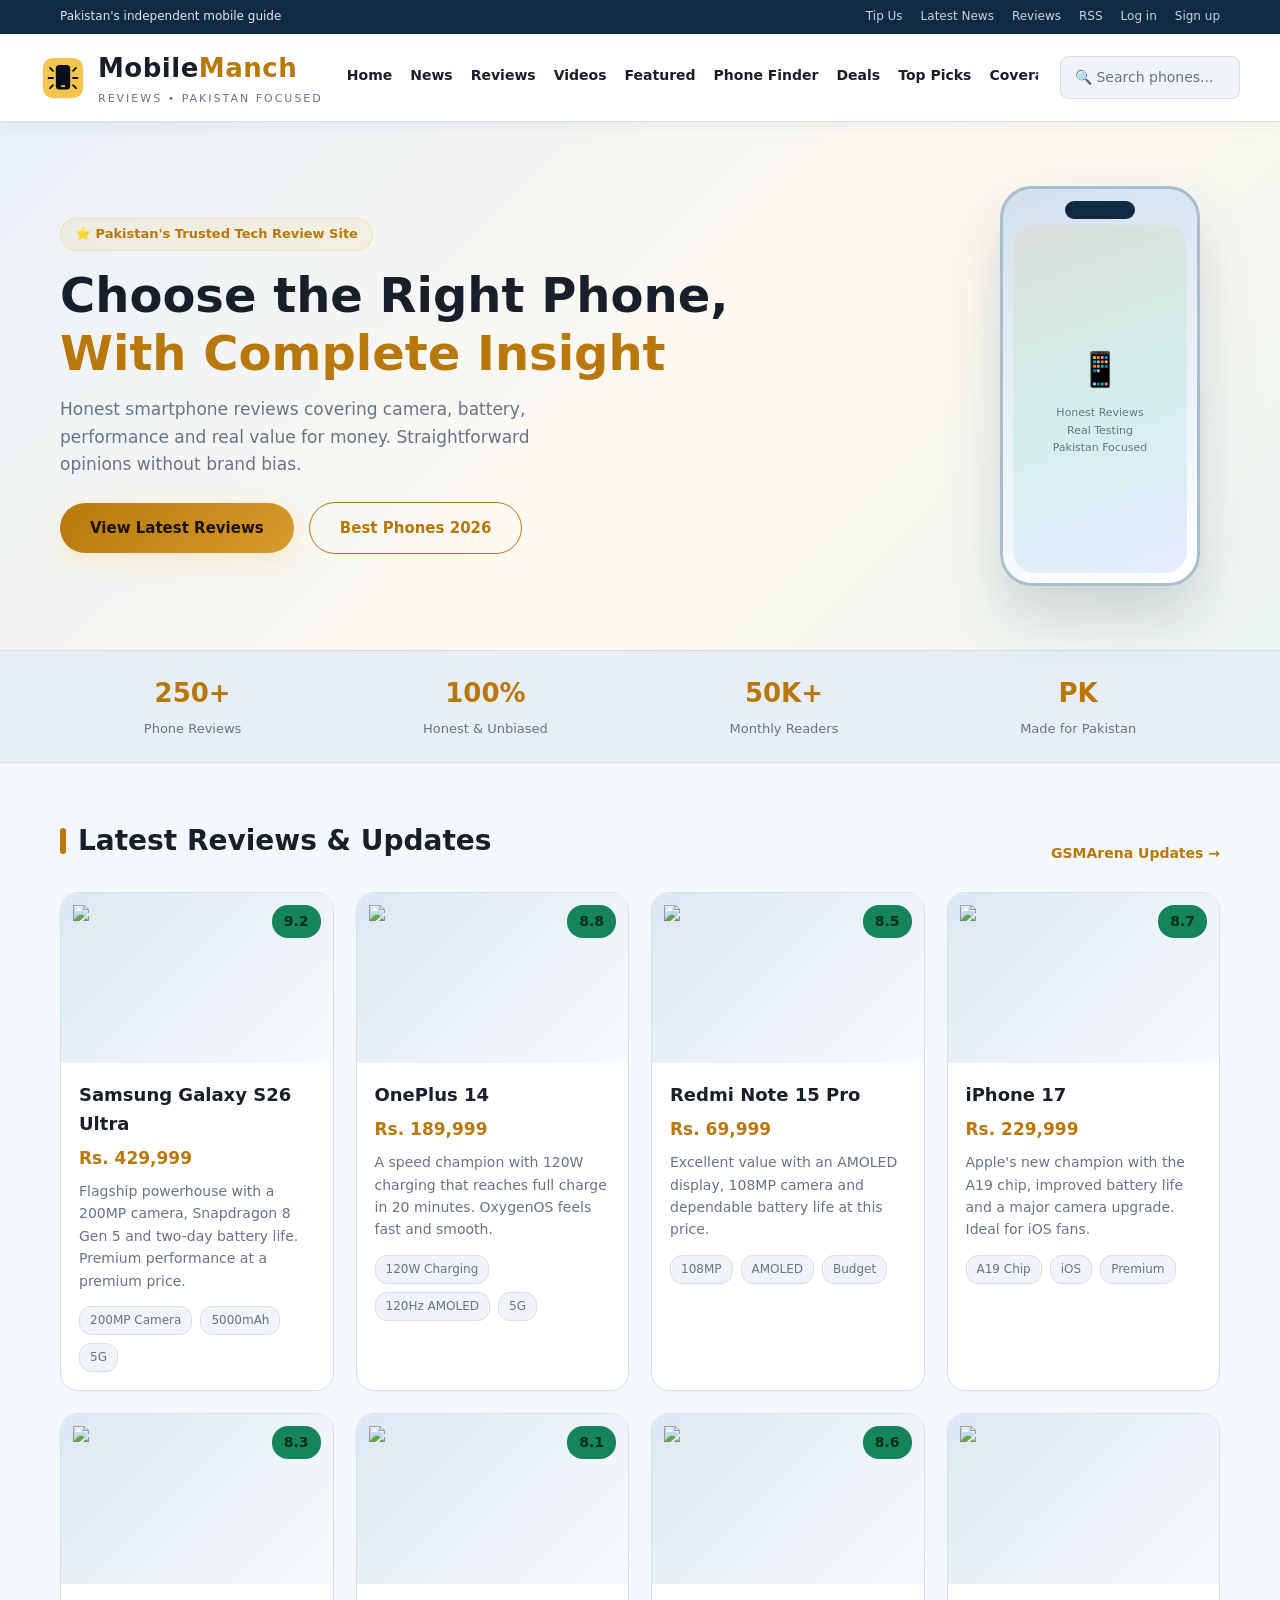
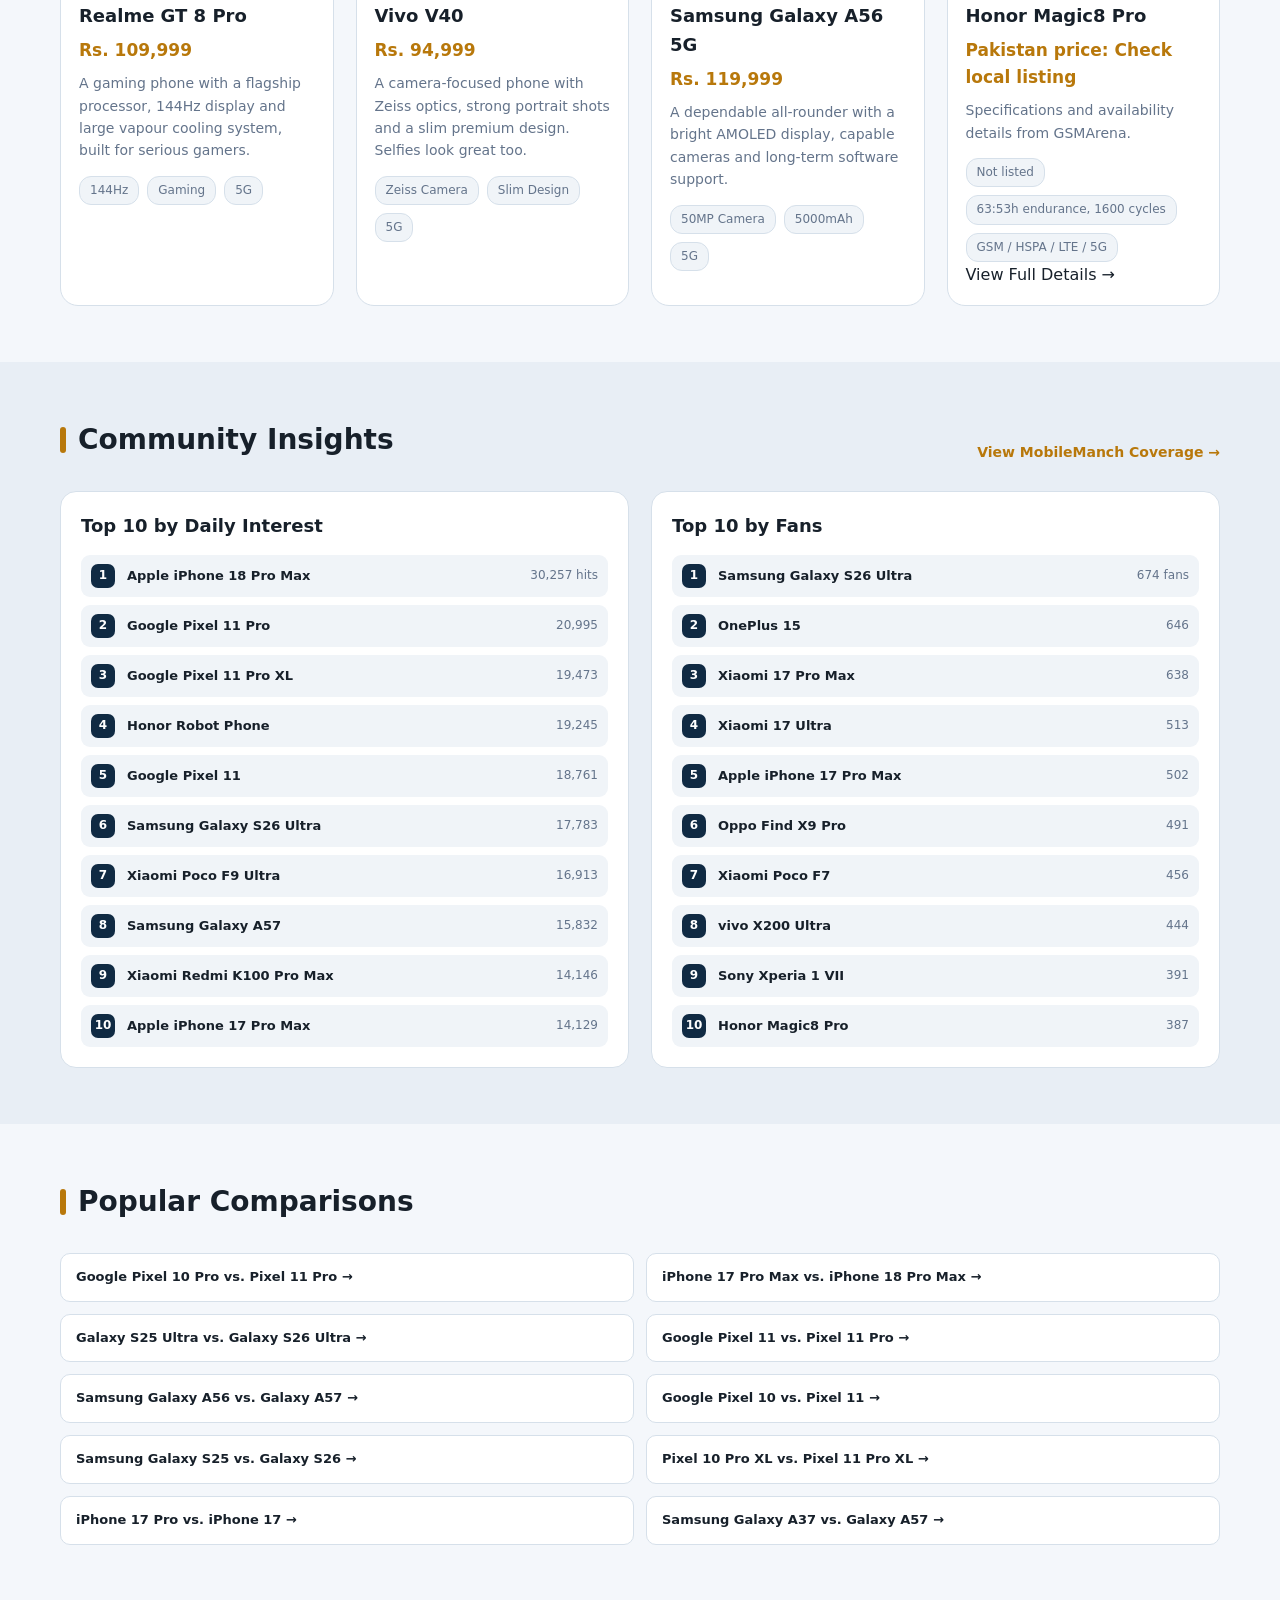
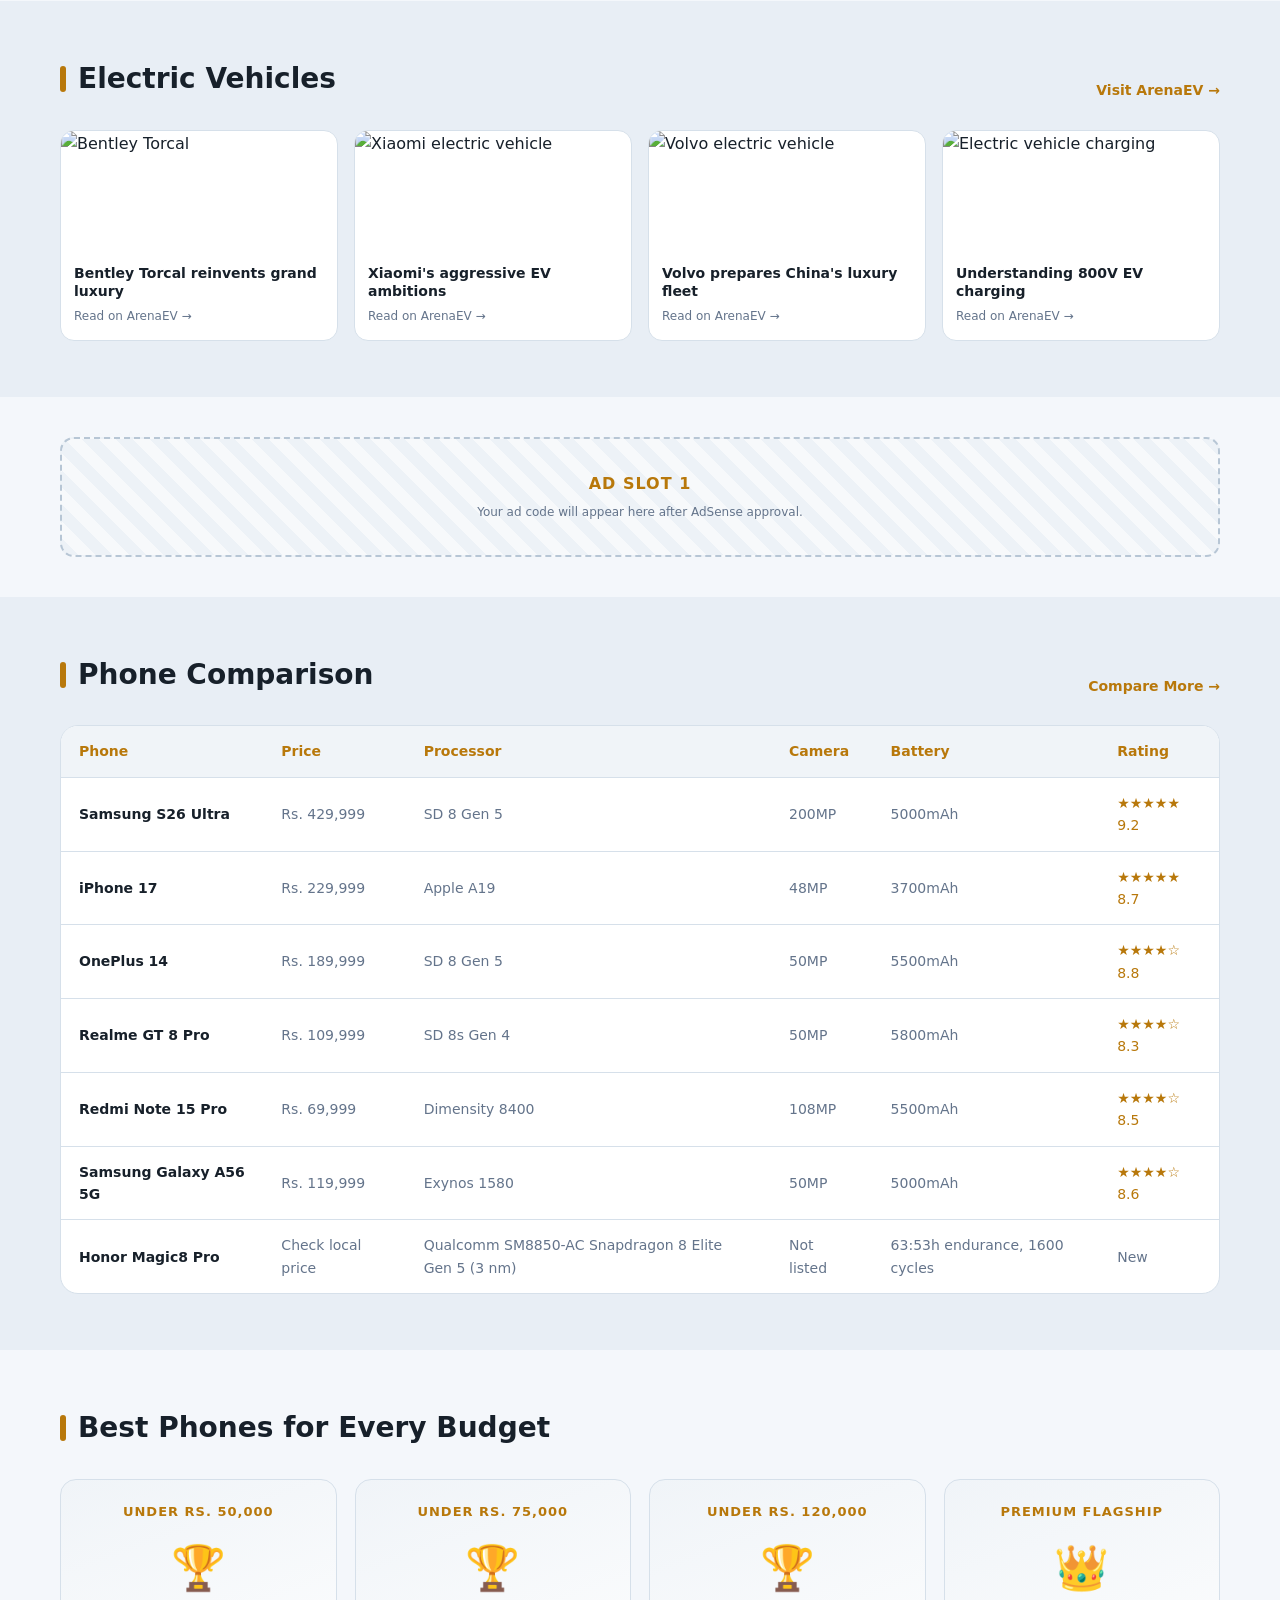
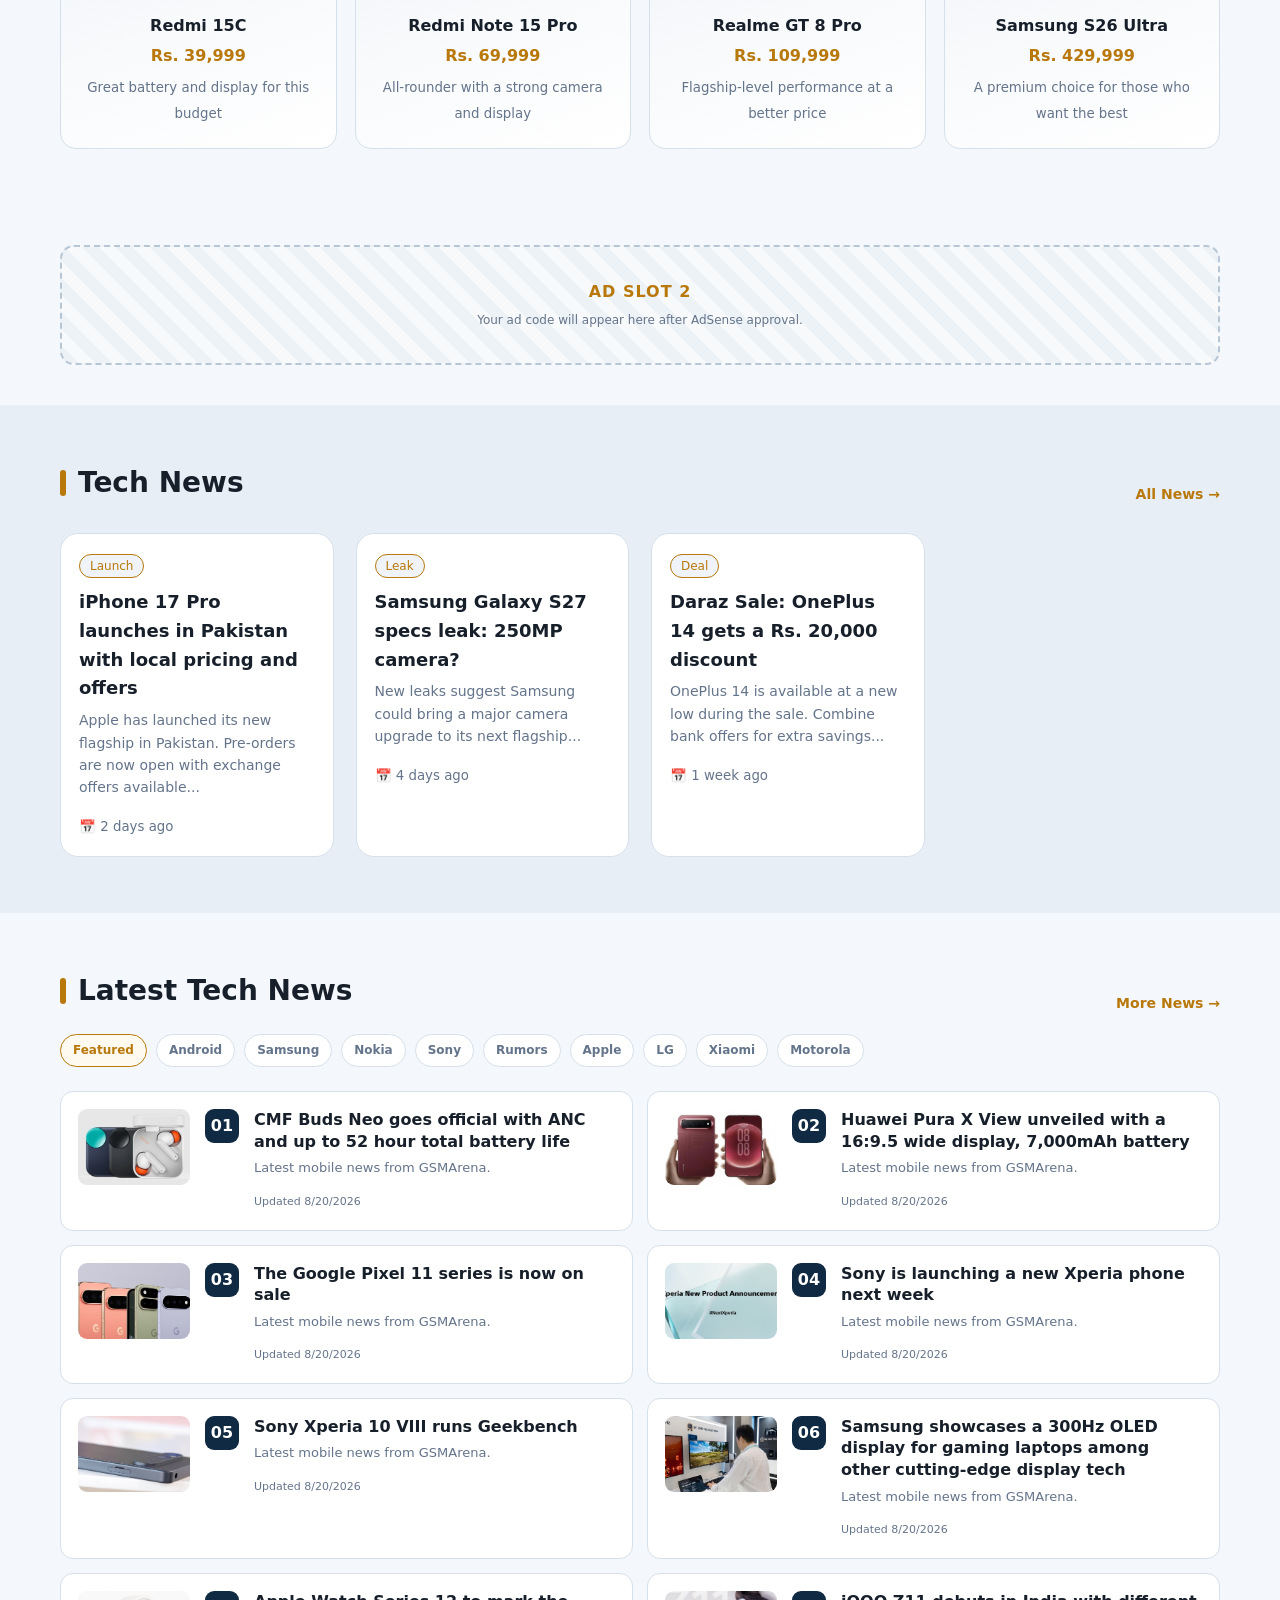
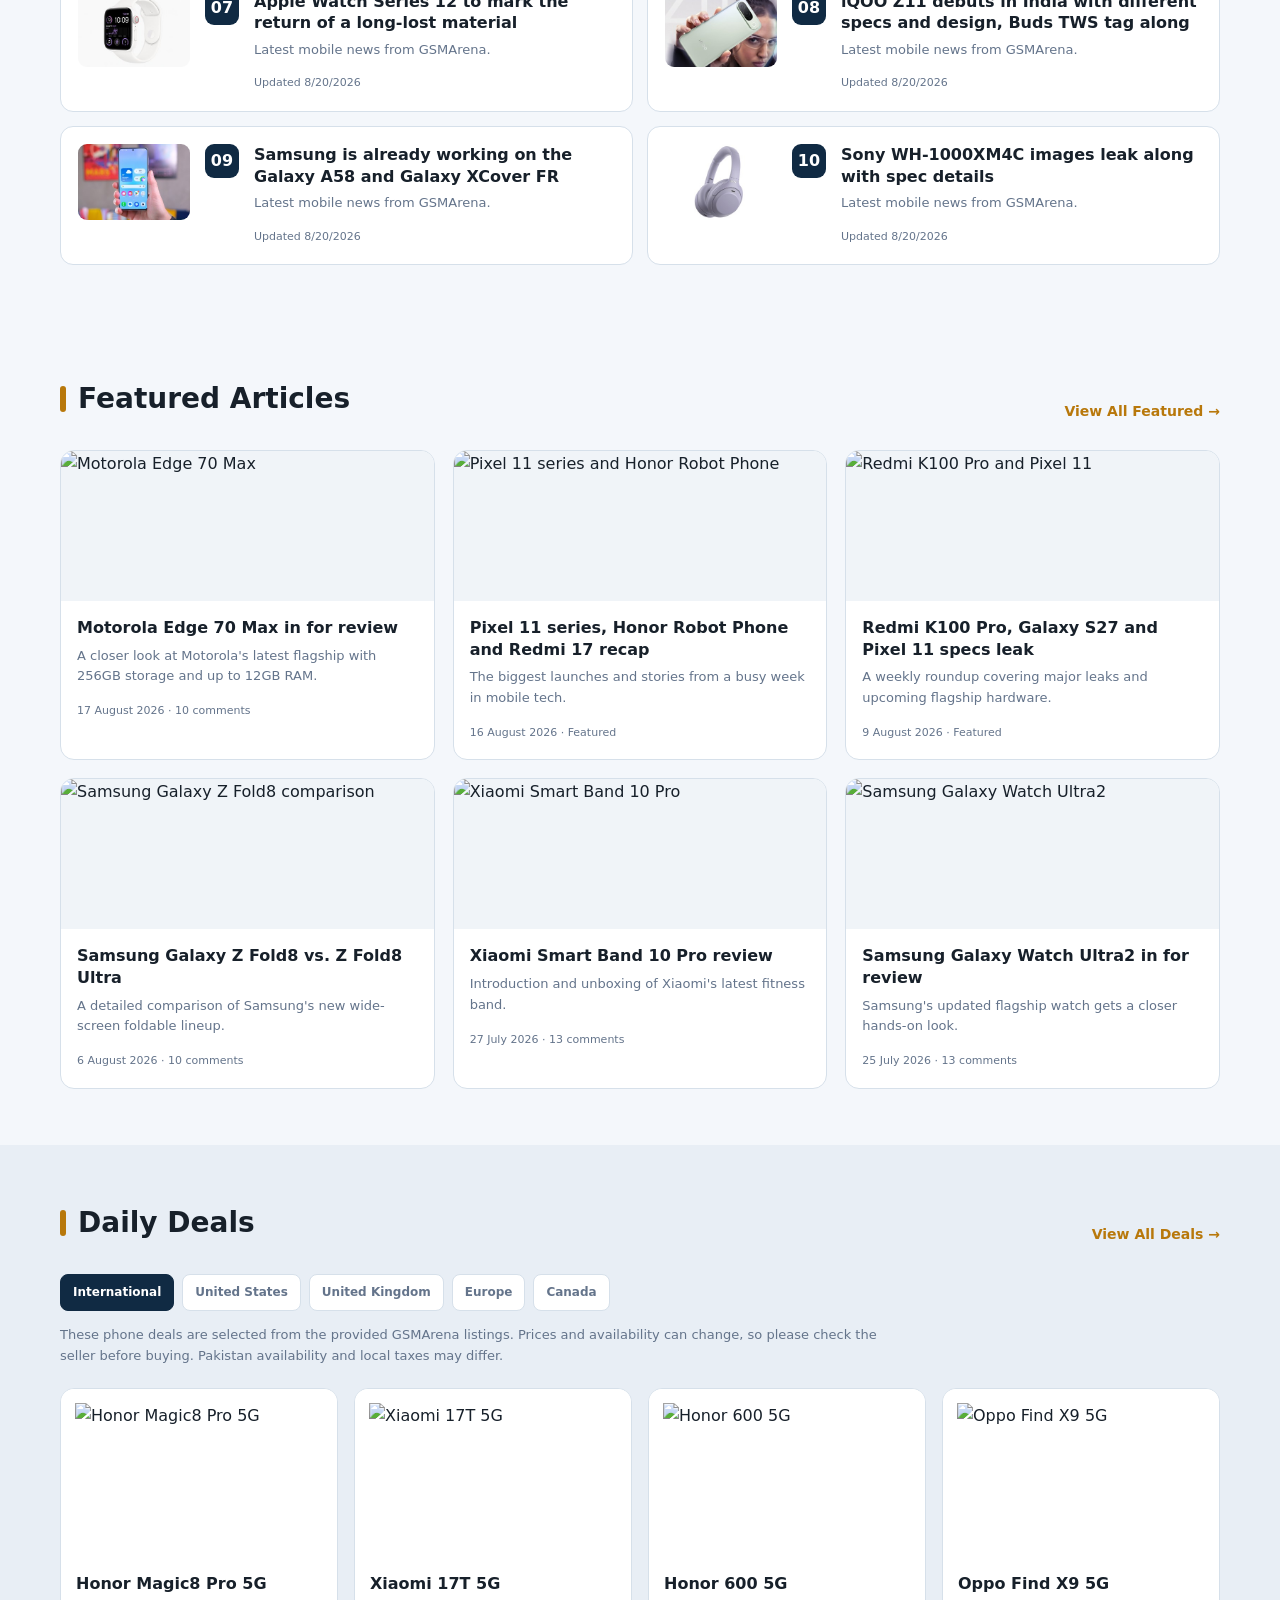
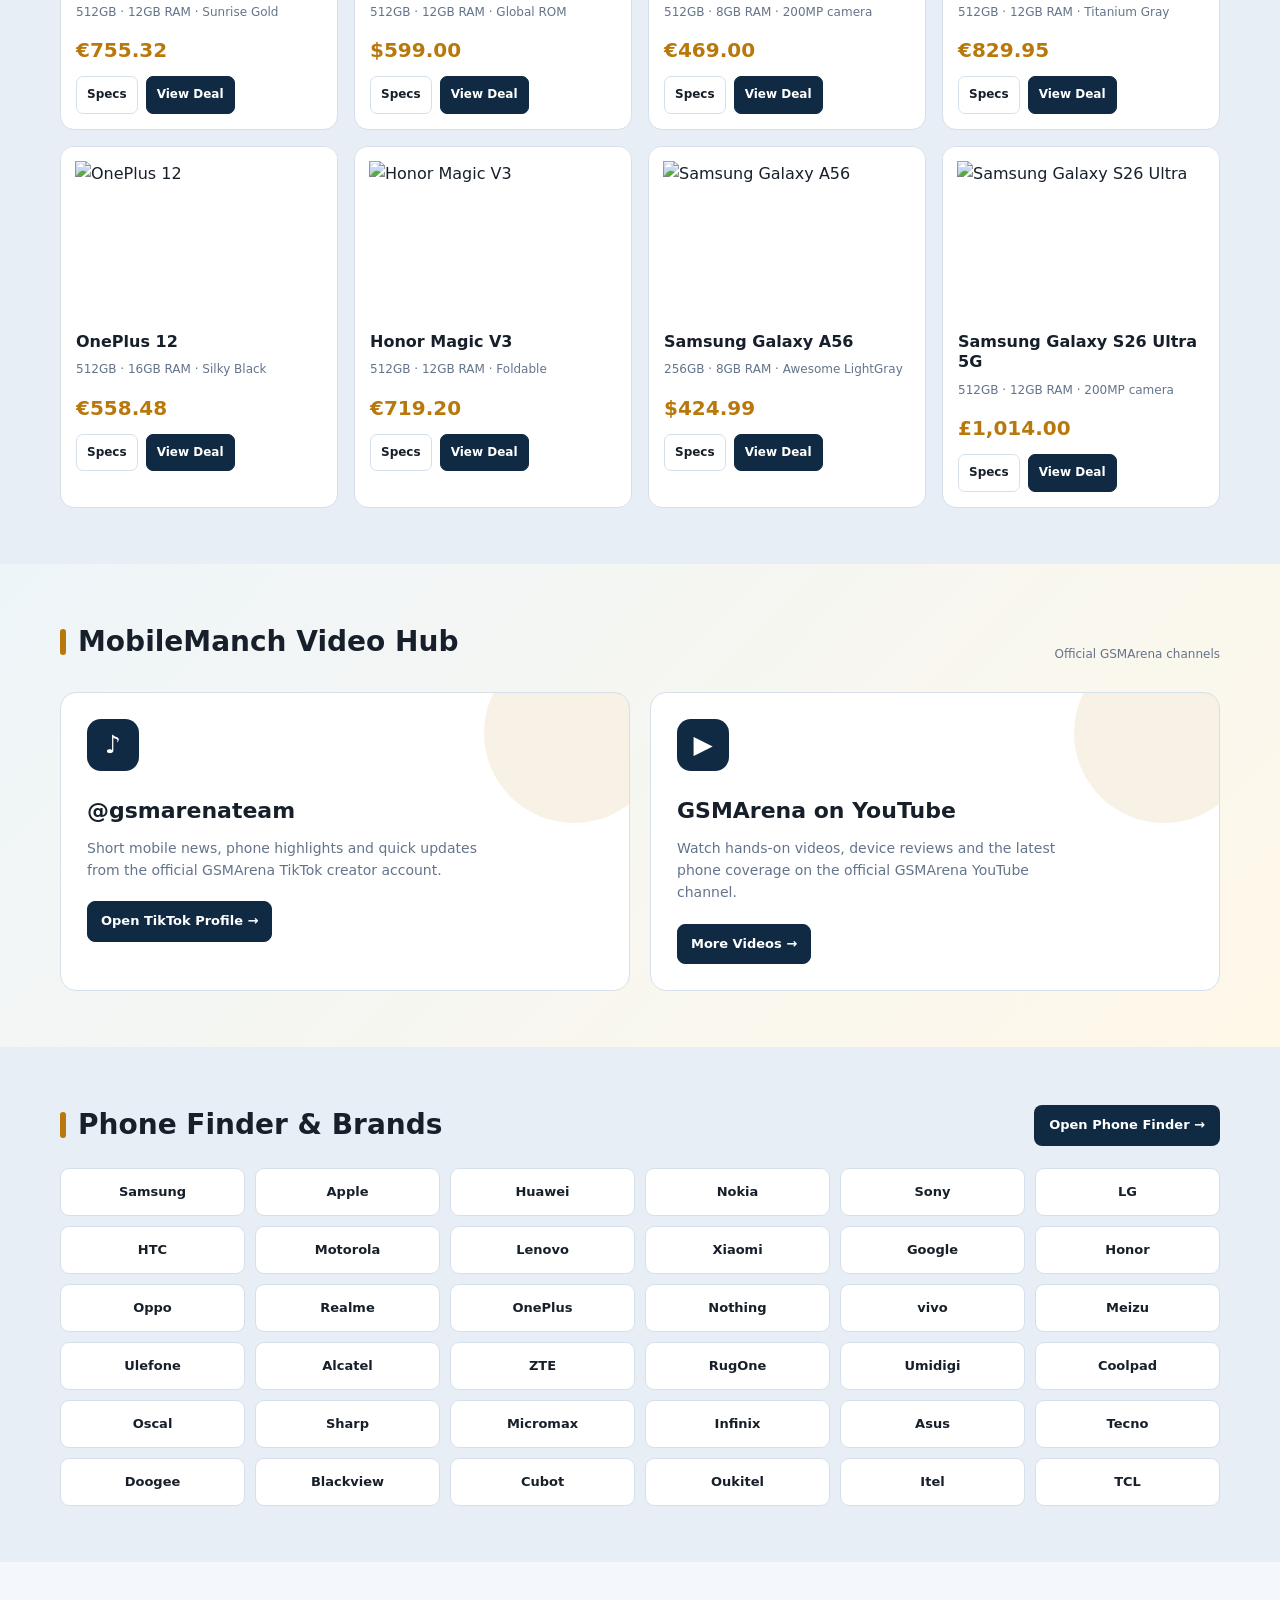
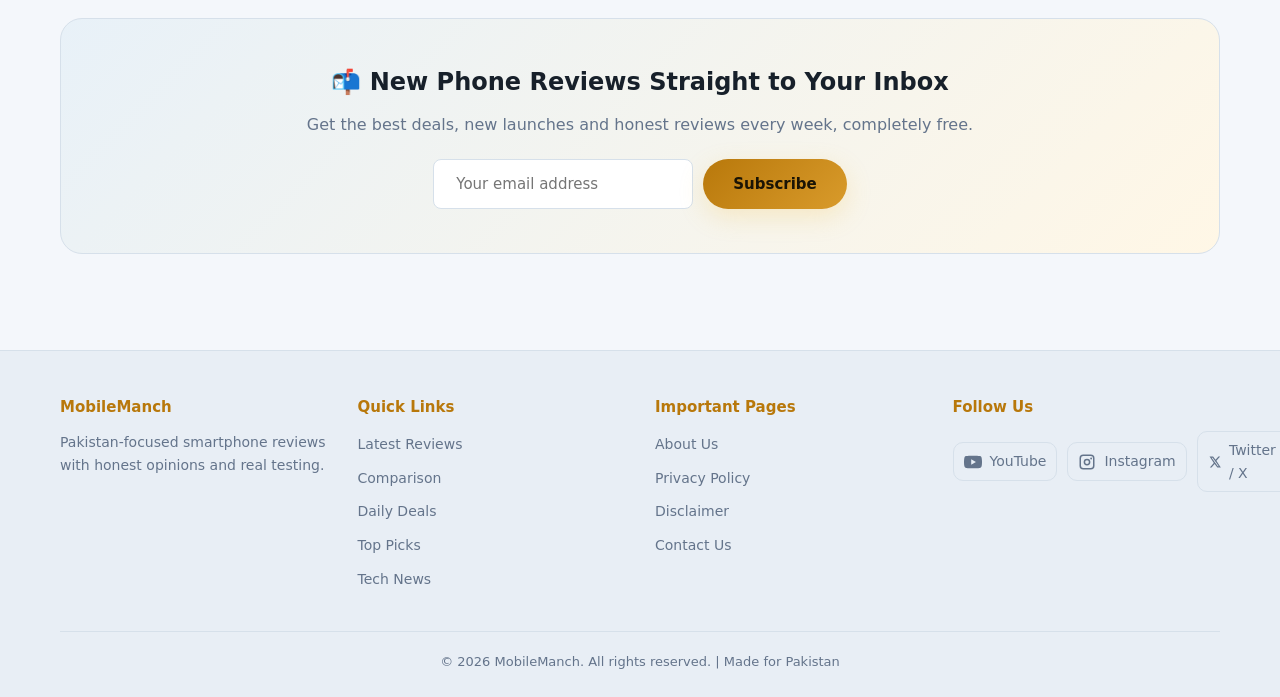
==== commit b03d25e0: "feat: add local device detail pages and posters" ====
--- a/index.html
+++ b/index.html
@@ -73,9 +73,9 @@
   .card{background:var(--card);border:1px solid var(--border);border-radius:18px;overflow:hidden;transition:.25s}
   .card:hover{transform:translateY(-6px);border-color:var(--gold);box-shadow:0 16px 40px rgba(16,42,67,.14)}
   .card-img{height:170px;display:flex;align-items:center;justify-content:center;font-size:64px;position:relative;background:linear-gradient(135deg,#dce8f2,#f8fbfd)!important;color:var(--navy)}
-  .card-img::after{content:"";width:68px;height:116px;border:3px solid currentColor;border-radius:16px;box-shadow:inset 0 0 0 7px rgba(255,255,255,.55),0 12px 24px rgba(16,42,67,.18);opacity:.75}
   .card-img{font-size:0}
-  .card-img .score{font-size:14px;z-index:1}
+  .card-img img{width:100%;height:100%;object-fit:contain;padding:12px;position:relative;z-index:1}
+  .card-img .score{font-size:14px;z-index:2}
   .score{position:absolute;top:12px;right:12px;background:var(--green);color:#052e1c;font-weight:800;padding:5px 12px;border-radius:16px;font-size:14px}
   .card-body{padding:18px}
   .card-body h3{font-size:18px;margin-bottom:6px}
@@ -264,15 +264,15 @@
     <nav>
       <ul>
         <li><a href="#top">Home</a></li>
-        <li><a href="#news">News</a></li>
-        <li><a href="#reviews">Reviews</a></li>
-        <li><a href="#videos">Videos</a></li>
-        <li><a href="#news">Featured</a></li>
-        <li><a href="#finder">Phone Finder</a></li>
-        <li><a href="#deals">Deals</a></li>
-        <li><a href="#toppicks">Top Picks</a></li>
-        <li><a href="#compare">Coverage</a></li>
-        <li><a href="#contact">Contact</a></li>
+        <li><a href="details.html?section=news">News</a></li>
+        <li><a href="details.html?section=reviews">Reviews</a></li>
+        <li><a href="details.html?section=videos">Videos</a></li>
+        <li><a href="details.html?section=featured">Featured</a></li>
+        <li><a href="details.html?section=finder">Phone Finder</a></li>
+        <li><a href="details.html?section=deals">Deals</a></li>
+        <li><a href="details.html?section=toppicks">Top Picks</a></li>
+        <li><a href="details.html?section=compare">Coverage</a></li>
+        <li><a href="details.html?section=contact">Contact</a></li>
       </ul>
     </nav>
     <div class="search-box">🔍 Search phones...</div>
@@ -319,63 +319,63 @@
     </div>
     <div class="grid">
       <div class="card">
-        <div class="card-img" style="background:linear-gradient(135deg,#2b3a67,#1a2138)">📱<span class="score">9.2</span></div>
-        <div class="card-body">
-          <h3>Samsung Galaxy S26 Ultra</h3>
+        <div class="card-img"><img src="https://fdn2.gsmarena.com/vv/bigpic/samsung-galaxy-s26-ultra.jpg" alt="Samsung Galaxy S26 Ultra" loading="lazy"><span class="score">9.2</span></div>
+        <div class="card-body">
+          <h3><a href="device.html?slug=samsung_galaxy_s26_ultra-14320.php">Samsung Galaxy S26 Ultra</a></h3>
           <div class="price">Rs. 429,999</div>
           <p>Flagship powerhouse with a 200MP camera, Snapdragon 8 Gen 5 and two-day battery life. Premium performance at a premium price.</p>
           <div class="tags"><span class="tag">200MP Camera</span><span class="tag">5000mAh</span><span class="tag">5G</span></div>
         </div>
       </div>
       <div class="card">
-        <div class="card-img" style="background:linear-gradient(135deg,#3d2b1f,#1a2138)">📱<span class="score">8.8</span></div>
-        <div class="card-body">
-          <h3>OnePlus 14</h3>
+        <div class="card-img"><img src="https://m.media-amazon.com/images/I/31gmZa0jImL._SL500_.jpg" alt="OnePlus 14" loading="lazy"><span class="score">8.8</span></div>
+        <div class="card-body">
+          <h3><a href="device.html?slug=oneplus_14-00001.php">OnePlus 14</a></h3>
           <div class="price">Rs. 189,999</div>
           <p>A speed champion with 120W charging that reaches full charge in 20 minutes. OxygenOS feels fast and smooth.</p>
           <div class="tags"><span class="tag">120W Charging</span><span class="tag">120Hz AMOLED</span><span class="tag">5G</span></div>
         </div>
       </div>
       <div class="card">
-        <div class="card-img" style="background:linear-gradient(135deg,#1f3d33,#1a2138)">📱<span class="score">8.5</span></div>
-        <div class="card-body">
-          <h3>Redmi Note 15 Pro</h3>
+        <div class="card-img"><img src="https://m.media-amazon.com/images/I/41DpNYFTQ0L._SL500_.jpg" alt="Redmi Note 15 Pro" loading="lazy"><span class="score">8.5</span></div>
+        <div class="card-body">
+          <h3><a href="device.html?slug=redmi_note_15_pro-00001.php">Redmi Note 15 Pro</a></h3>
           <div class="price">Rs. 69,999</div>
           <p>Excellent value with an AMOLED display, 108MP camera and dependable battery life at this price.</p>
           <div class="tags"><span class="tag">108MP</span><span class="tag">AMOLED</span><span class="tag">Budget</span></div>
         </div>
       </div>
       <div class="card">
-        <div class="card-img" style="background:linear-gradient(135deg,#33244d,#1a2138)">📱<span class="score">8.7</span></div>
-        <div class="card-body">
-          <h3>iPhone 17</h3>
+        <div class="card-img"><img src="https://fdn2.gsmarena.com/vv/bigpic/apple-iphone-17.jpg" alt="iPhone 17" loading="lazy"><span class="score">8.7</span></div>
+        <div class="card-body">
+          <h3><a href="device.html?slug=iphone_17-00001.php">iPhone 17</a></h3>
           <div class="price">Rs. 229,999</div>
           <p>Apple's new champion with the A19 chip, improved battery life and a major camera upgrade. Ideal for iOS fans.</p>
           <div class="tags"><span class="tag">A19 Chip</span><span class="tag">iOS</span><span class="tag">Premium</span></div>
         </div>
       </div>
       <div class="card">
-        <div class="card-img" style="background:linear-gradient(135deg,#1a3a4d,#1a2138)">📱<span class="score">8.3</span></div>
-        <div class="card-body">
-          <h3>Realme GT 8 Pro</h3>
+        <div class="card-img"><img src="https://m.media-amazon.com/images/I/31GjR50dRPL._SL500_.jpg" alt="Realme GT 8 Pro" loading="lazy"><span class="score">8.3</span></div>
+        <div class="card-body">
+          <h3><a href="device.html?slug=realme_gt_8_pro-00001.php">Realme GT 8 Pro</a></h3>
           <div class="price">Rs. 109,999</div>
           <p>A gaming phone with a flagship processor, 144Hz display and large vapour cooling system, built for serious gamers.</p>
           <div class="tags"><span class="tag">144Hz</span><span class="tag">Gaming</span><span class="tag">5G</span></div>
         </div>
       </div>
       <div class="card">
-        <div class="card-img" style="background:linear-gradient(135deg,#4d2430,#1a2138)">📱<span class="score">8.1</span></div>
-        <div class="card-body">
-          <h3>Vivo V40</h3>
+        <div class="card-img"><img src="https://fdn2.gsmarena.com/vv/bigpic/vivo-v40.jpg" alt="vivo V40" loading="lazy"><span class="score">8.1</span></div>
+        <div class="card-body">
+          <h3><a href="device.html?slug=vivo_v40-00001.php">Vivo V40</a></h3>
           <div class="price">Rs. 94,999</div>
           <p>A camera-focused phone with Zeiss optics, strong portrait shots and a slim premium design. Selfies look great too.</p>
           <div class="tags"><span class="tag">Zeiss Camera</span><span class="tag">Slim Design</span><span class="tag">5G</span></div>
         </div>
       </div>
       <div class="card">
-        <div class="card-img" style="background:linear-gradient(135deg,#263d52,#1a2138)">📱<span class="score">8.6</span></div>
-        <div class="card-body">
-          <h3>Samsung Galaxy A56 5G</h3>
+        <div class="card-img"><img src="https://m.media-amazon.com/images/I/31GjR50dRPL._SL500_.jpg" alt="Samsung Galaxy A56 5G" loading="lazy"><span class="score">8.6</span></div>
+        <div class="card-body">
+          <h3><a href="device.html?slug=samsung_galaxy_a56-13603.php">Samsung Galaxy A56 5G</a></h3>
           <div class="price">Rs. 119,999</div>
           <p>A dependable all-rounder with a bright AMOLED display, capable cameras and long-term software support.</p>
           <div class="tags"><span class="tag">50MP Camera</span><span class="tag">5000mAh</span><span class="tag">5G</span></div>
@@ -383,13 +383,13 @@
       </div>
       <!-- GSMARENA REVIEWS START -->
             <div class="card gsmarena-card" data-source="https://www.gsmarena.com/honor_magic8_pro_5g-14231.php">
-                <div class="card-img" style="background:linear-gradient(135deg,#263d52,#1a2138)">📱</div>
+                <div class="card-img"><img src="https://fdn2.gsmarena.com/vv/bigpic/honor-magic8-pro.jpg" alt="Honor Magic8 Pro" loading="lazy"></div>
                 <div class="card-body">
                     <h3><a href="device.html?slug=honor_magic8_pro_5g-14231.php">Honor Magic8 Pro</a></h3>
                     <div class="price">Pakistan price: Check local listing</div>
                     <p>Specifications and availability details from GSMArena.</p>
                     <div class="tags"><span class="tag">Not listed</span><span class="tag">63:53h endurance, 1600 cycles</span><span class="tag">GSM / HSPA / LTE / 5G</span></div>
-                    <a class="review-link" href="https://www.gsmarena.com/reviews.php3" target="_blank" rel="noopener">Read Review →</a>
+                    <a class="review-link" href="device.html?slug=honor_magic8_pro_5g-14231.php">View Full Details →</a>
                 </div>
             </div>
 <!-- GSMARENA REVIEWS END -->
@@ -402,7 +402,7 @@
   <div class="container">
     <div class="sec-head">
       <h2>Community Insights</h2>
-      <a href="https://www.gsmarena.com/" target="_blank" rel="noopener">Source: GSMArena →</a>
+      <a href="details.html?section=news">View MobileManch Coverage →</a>
     </div>
     <div class="rank-panels">
       <div class="rank-panel">
@@ -594,7 +594,7 @@
 </section>
 
 <!-- ================= LATEST GSMARENA NEWS ================= -->
-<section class="news-feed">
+<section id="latest-news" class="news-feed">
   <div class="container">
     <div class="sec-head">
       <h2>Latest Tech News</h2>
@@ -636,18 +636,18 @@
 <!-- ================= DAILY DEALS ================= -->
 <section id="deals" class="deals-section">
   <div class="container">
-    <div class="sec-head"><h2>Daily Deals</h2><a href="https://www.gsmarena.com/deals.php3" target="_blank" rel="noopener">More Deals →</a></div>
+    <div class="sec-head"><h2>Daily Deals</h2><a href="details.html?section=deals">View All Deals →</a></div>
     <div class="market-tabs"><a class="market-tab active" href="https://www.gsmarena.com/deals.php3" target="_blank" rel="noopener">International</a><a class="market-tab" href="https://www.gsmarena.com/deals.php3" target="_blank" rel="noopener">United States</a><a class="market-tab" href="https://www.gsmarena.com/deals.php3" target="_blank" rel="noopener">United Kingdom</a><a class="market-tab" href="https://www.gsmarena.com/deals.php3" target="_blank" rel="noopener">Europe</a><a class="market-tab" href="https://www.gsmarena.com/deals.php3" target="_blank" rel="noopener">Canada</a></div>
     <p class="deal-note">These phone deals are selected from the provided GSMArena listings. Prices and availability can change, so please check the seller before buying. Pakistan availability and local taxes may differ.</p>
     <div class="deals-grid">
-      <article class="deal-card"><img src="https://m.media-amazon.com/images/I/41X3rZnPWoL._SL500_.jpg" alt="Honor Magic8 Pro 5G" loading="lazy"><div class="deal-body"><h3>Honor Magic8 Pro 5G</h3><p>512GB · 12GB RAM · Sunrise Gold</p><div class="deal-price">€755.32</div><div class="deal-actions"><a class="deal-action" href="https://www.gsmarena.com/honor_magic8_pro_5g-14231.php" target="_blank" rel="noopener">Specs</a><a class="deal-action primary" href="https://www.amazon.de/dp/B0G262LKSH?tag=gsmarena0ca-21" target="_blank" rel="noopener">View Deal</a></div></div></article>
-      <article class="deal-card"><img src="https://m.media-amazon.com/images/I/41DpNYFTQ0L._SL500_.jpg" alt="Xiaomi 17T 5G" loading="lazy"><div class="deal-body"><h3>Xiaomi 17T 5G</h3><p>512GB · 12GB RAM · Global ROM</p><div class="deal-price">$599.00</div><div class="deal-actions"><a class="deal-action" href="https://www.gsmarena.com/xiaomi_17t_5g-14652.php" target="_blank" rel="noopener">Specs</a><a class="deal-action primary" href="https://www.amazon.com/dp/B0GS684M4B?tag=gsmarena093-20" target="_blank" rel="noopener">View Deal</a></div></div></article>
-      <article class="deal-card"><img src="https://m.media-amazon.com/images/I/41CnyMyK4gL._SL500_.jpg" alt="Honor 600 5G" loading="lazy"><div class="deal-body"><h3>Honor 600 5G</h3><p>512GB · 8GB RAM · 200MP camera</p><div class="deal-price">€469.00</div><div class="deal-actions"><a class="deal-action" href="https://www.gsmarena.com/honor_600_5g-14605.php" target="_blank" rel="noopener">Specs</a><a class="deal-action primary" href="https://www.amazon.de/dp/B0H1R27WMK?tag=gsmarena0ca-21" target="_blank" rel="noopener">View Deal</a></div></div></article>
-      <article class="deal-card"><img src="https://m.media-amazon.com/images/I/31MOB59rGfL._SL500_.jpg" alt="Oppo Find X9 5G" loading="lazy"><div class="deal-body"><h3>Oppo Find X9 5G</h3><p>512GB · 12GB RAM · Titanium Gray</p><div class="deal-price">€829.95</div><div class="deal-actions"><a class="deal-action" href="https://www.gsmarena.com/oppo_find_x9_5g-14235.php" target="_blank" rel="noopener">Specs</a><a class="deal-action primary" href="https://www.amazon.de/dp/B0FY753F1F?tag=gsmarena0ca-21" target="_blank" rel="noopener">View Deal</a></div></div></article>
-      <article class="deal-card"><img src="https://m.media-amazon.com/images/I/31gmZa0jImL._SL500_.jpg" alt="OnePlus 12" loading="lazy"><div class="deal-body"><h3>OnePlus 12</h3><p>512GB · 16GB RAM · Silky Black</p><div class="deal-price">€558.48</div><div class="deal-actions"><a class="deal-action" href="https://www.gsmarena.com/oneplus_12-12725.php" target="_blank" rel="noopener">Specs</a><a class="deal-action primary" href="https://www.amazon.de/dp/B0DHJRDLCX?tag=gsmarena0ca-21" target="_blank" rel="noopener">View Deal</a></div></div></article>
-      <article class="deal-card"><img src="https://m.media-amazon.com/images/I/41TvW+9rO6L._SL500_.jpg" alt="Honor Magic V3" loading="lazy"><div class="deal-body"><h3>Honor Magic V3</h3><p>512GB · 12GB RAM · Foldable</p><div class="deal-price">€719.20</div><div class="deal-actions"><a class="deal-action" href="https://www.gsmarena.com/honor_magic_v3-13202.php" target="_blank" rel="noopener">Specs</a><a class="deal-action primary" href="https://www.amazon.de/dp/B0DBLNQDL7?tag=gsmarena0ca-21" target="_blank" rel="noopener">View Deal</a></div></div></article>
-      <article class="deal-card"><img src="https://m.media-amazon.com/images/I/31GjR50dRPL._SL500_.jpg" alt="Samsung Galaxy A56" loading="lazy"><div class="deal-body"><h3>Samsung Galaxy A56</h3><p>256GB · 8GB RAM · Awesome LightGray</p><div class="deal-price">$424.99</div><div class="deal-actions"><a class="deal-action" href="https://www.gsmarena.com/samsung_galaxy_a56-13603.php" target="_blank" rel="noopener">Specs</a><a class="deal-action primary" href="https://www.amazon.com/dp/B0FB47KQ4V?tag=gsmarena093-20" target="_blank" rel="noopener">View Deal</a></div></div></article>
-      <article class="deal-card"><img src="https://m.media-amazon.com/images/I/4105U4-xrRL._SL500_.jpg" alt="Samsung Galaxy S26 Ultra" loading="lazy"><div class="deal-body"><h3>Samsung Galaxy S26 Ultra 5G</h3><p>512GB · 12GB RAM · 200MP camera</p><div class="deal-price">£1,014.00</div><div class="deal-actions"><a class="deal-action" href="https://www.gsmarena.com/samsung_galaxy_s26_ultra_5g-14320.php" target="_blank" rel="noopener">Specs</a><a class="deal-action primary" href="https://www.amazon.co.uk/dp/B0G53Y45YN?tag=gsmcom-21" target="_blank" rel="noopener">View Deal</a></div></div></article>
+      <article class="deal-card"><img src="https://m.media-amazon.com/images/I/41X3rZnPWoL._SL500_.jpg" alt="Honor Magic8 Pro 5G" loading="lazy"><div class="deal-body"><h3>Honor Magic8 Pro 5G</h3><p>512GB · 12GB RAM · Sunrise Gold</p><div class="deal-price">€755.32</div><div class="deal-actions"><a class="deal-action" href="device.html?slug=honor_magic8_pro_5g-14231.php">Specs</a><a class="deal-action primary" href="https://www.amazon.de/dp/B0G262LKSH?tag=gsmarena0ca-21" target="_blank" rel="noopener">View Deal</a></div></div></article>
+      <article class="deal-card"><img src="https://m.media-amazon.com/images/I/41DpNYFTQ0L._SL500_.jpg" alt="Xiaomi 17T 5G" loading="lazy"><div class="deal-body"><h3>Xiaomi 17T 5G</h3><p>512GB · 12GB RAM · Global ROM</p><div class="deal-price">$599.00</div><div class="deal-actions"><a class="deal-action" href="device.html?slug=xiaomi_17t_5g-14652.php">Specs</a><a class="deal-action primary" href="https://www.amazon.com/dp/B0GS684M4B?tag=gsmarena093-20" target="_blank" rel="noopener">View Deal</a></div></div></article>
+      <article class="deal-card"><img src="https://m.media-amazon.com/images/I/41CnyMyK4gL._SL500_.jpg" alt="Honor 600 5G" loading="lazy"><div class="deal-body"><h3>Honor 600 5G</h3><p>512GB · 8GB RAM · 200MP camera</p><div class="deal-price">€469.00</div><div class="deal-actions"><a class="deal-action" href="device.html?slug=honor_600_5g-14605.php">Specs</a><a class="deal-action primary" href="https://www.amazon.de/dp/B0H1R27WMK?tag=gsmarena0ca-21" target="_blank" rel="noopener">View Deal</a></div></div></article>
+      <article class="deal-card"><img src="https://m.media-amazon.com/images/I/31MOB59rGfL._SL500_.jpg" alt="Oppo Find X9 5G" loading="lazy"><div class="deal-body"><h3>Oppo Find X9 5G</h3><p>512GB · 12GB RAM · Titanium Gray</p><div class="deal-price">€829.95</div><div class="deal-actions"><a class="deal-action" href="device.html?slug=oppo_find_x9_5g-14235.php">Specs</a><a class="deal-action primary" href="https://www.amazon.de/dp/B0FY753F1F?tag=gsmarena0ca-21" target="_blank" rel="noopener">View Deal</a></div></div></article>
+      <article class="deal-card"><img src="https://m.media-amazon.com/images/I/31gmZa0jImL._SL500_.jpg" alt="OnePlus 12" loading="lazy"><div class="deal-body"><h3>OnePlus 12</h3><p>512GB · 16GB RAM · Silky Black</p><div class="deal-price">€558.48</div><div class="deal-actions"><a class="deal-action" href="device.html?slug=oneplus_12-12725.php">Specs</a><a class="deal-action primary" href="https://www.amazon.de/dp/B0DHJRDLCX?tag=gsmarena0ca-21" target="_blank" rel="noopener">View Deal</a></div></div></article>
+      <article class="deal-card"><img src="https://m.media-amazon.com/images/I/41TvW+9rO6L._SL500_.jpg" alt="Honor Magic V3" loading="lazy"><div class="deal-body"><h3>Honor Magic V3</h3><p>512GB · 12GB RAM · Foldable</p><div class="deal-price">€719.20</div><div class="deal-actions"><a class="deal-action" href="device.html?slug=honor_magic_v3-13202.php">Specs</a><a class="deal-action primary" href="https://www.amazon.de/dp/B0DBLNQDL7?tag=gsmarena0ca-21" target="_blank" rel="noopener">View Deal</a></div></div></article>
+      <article class="deal-card"><img src="https://m.media-amazon.com/images/I/31GjR50dRPL._SL500_.jpg" alt="Samsung Galaxy A56" loading="lazy"><div class="deal-body"><h3>Samsung Galaxy A56</h3><p>256GB · 8GB RAM · Awesome LightGray</p><div class="deal-price">$424.99</div><div class="deal-actions"><a class="deal-action" href="device.html?slug=samsung_galaxy_a56-13603.php">Specs</a><a class="deal-action primary" href="https://www.amazon.com/dp/B0FB47KQ4V?tag=gsmarena093-20" target="_blank" rel="noopener">View Deal</a></div></div></article>
+      <article class="deal-card"><img src="https://m.media-amazon.com/images/I/4105U4-xrRL._SL500_.jpg" alt="Samsung Galaxy S26 Ultra" loading="lazy"><div class="deal-body"><h3>Samsung Galaxy S26 Ultra 5G</h3><p>512GB · 12GB RAM · 200MP camera</p><div class="deal-price">£1,014.00</div><div class="deal-actions"><a class="deal-action" href="device.html?slug=samsung_galaxy_s26_ultra-14320.php">Specs</a><a class="deal-action primary" href="https://www.amazon.co.uk/dp/B0G53Y45YN?tag=gsmcom-21" target="_blank" rel="noopener">View Deal</a></div></div></article>
     </div>
   </div>
 </section>
@@ -681,7 +681,7 @@
   <div class="container">
     <div class="finder-toolbar">
       <div class="sec-head" style="margin:0"><h2>Phone Finder & Brands</h2></div>
-      <a class="finder-link" href="https://www.gsmarena.com/search.php3" target="_blank" rel="noopener">Open Phone Finder →</a>
+            <a class="finder-link" href="details.html?section=finder">Open Phone Finder →</a>
     </div>
     <div class="brand-grid">
       <a class="brand-link" href="https://www.gsmarena.com/samsung-phones-9.php" target="_blank" rel="noopener">Samsung</a><a class="brand-link" href="https://www.gsmarena.com/apple-phones-48.php" target="_blank" rel="noopener">Apple</a><a class="brand-link" href="https://www.gsmarena.com/huawei-phones-58.php" target="_blank" rel="noopener">Huawei</a><a class="brand-link" href="https://www.gsmarena.com/nokia-phones-1.php" target="_blank" rel="noopener">Nokia</a><a class="brand-link" href="https://www.gsmarena.com/sony-phones-7.php" target="_blank" rel="noopener">Sony</a><a class="brand-link" href="https://www.gsmarena.com/lg-phones-20.php" target="_blank" rel="noopener">LG</a>
